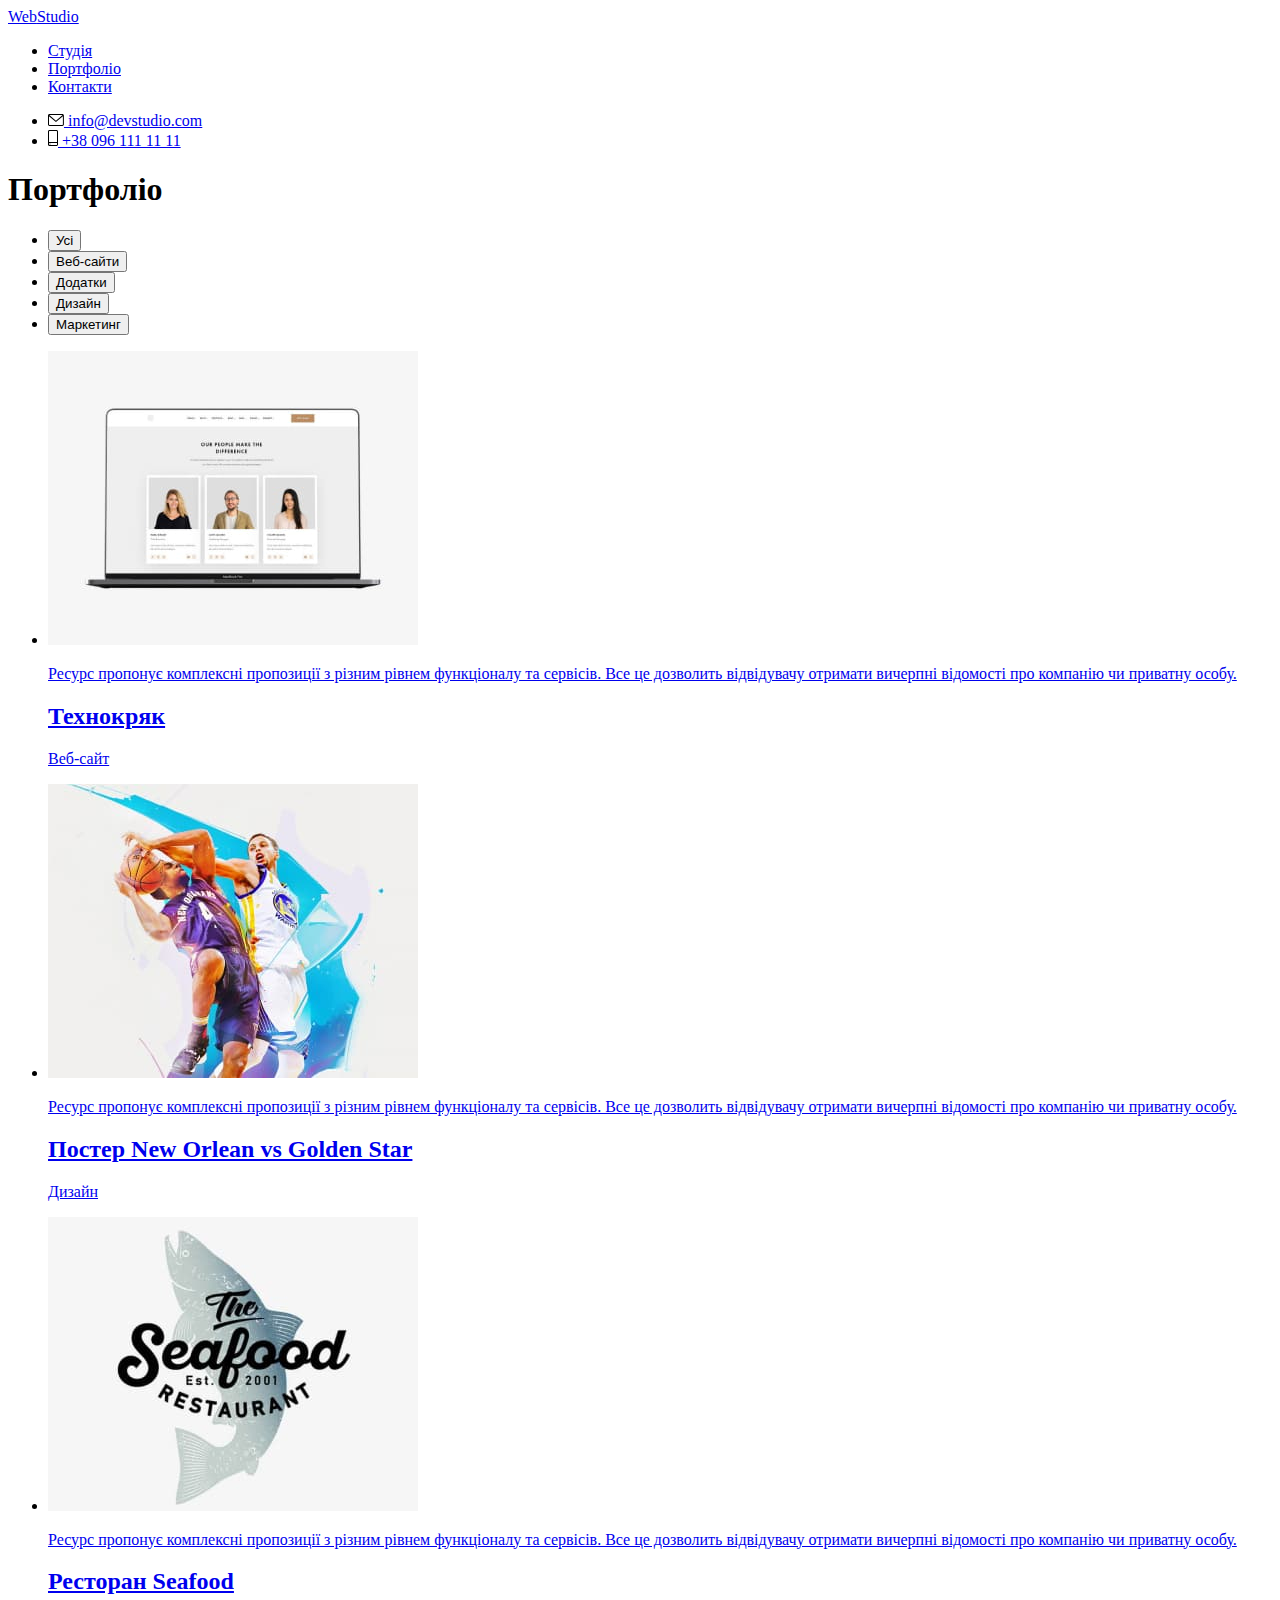
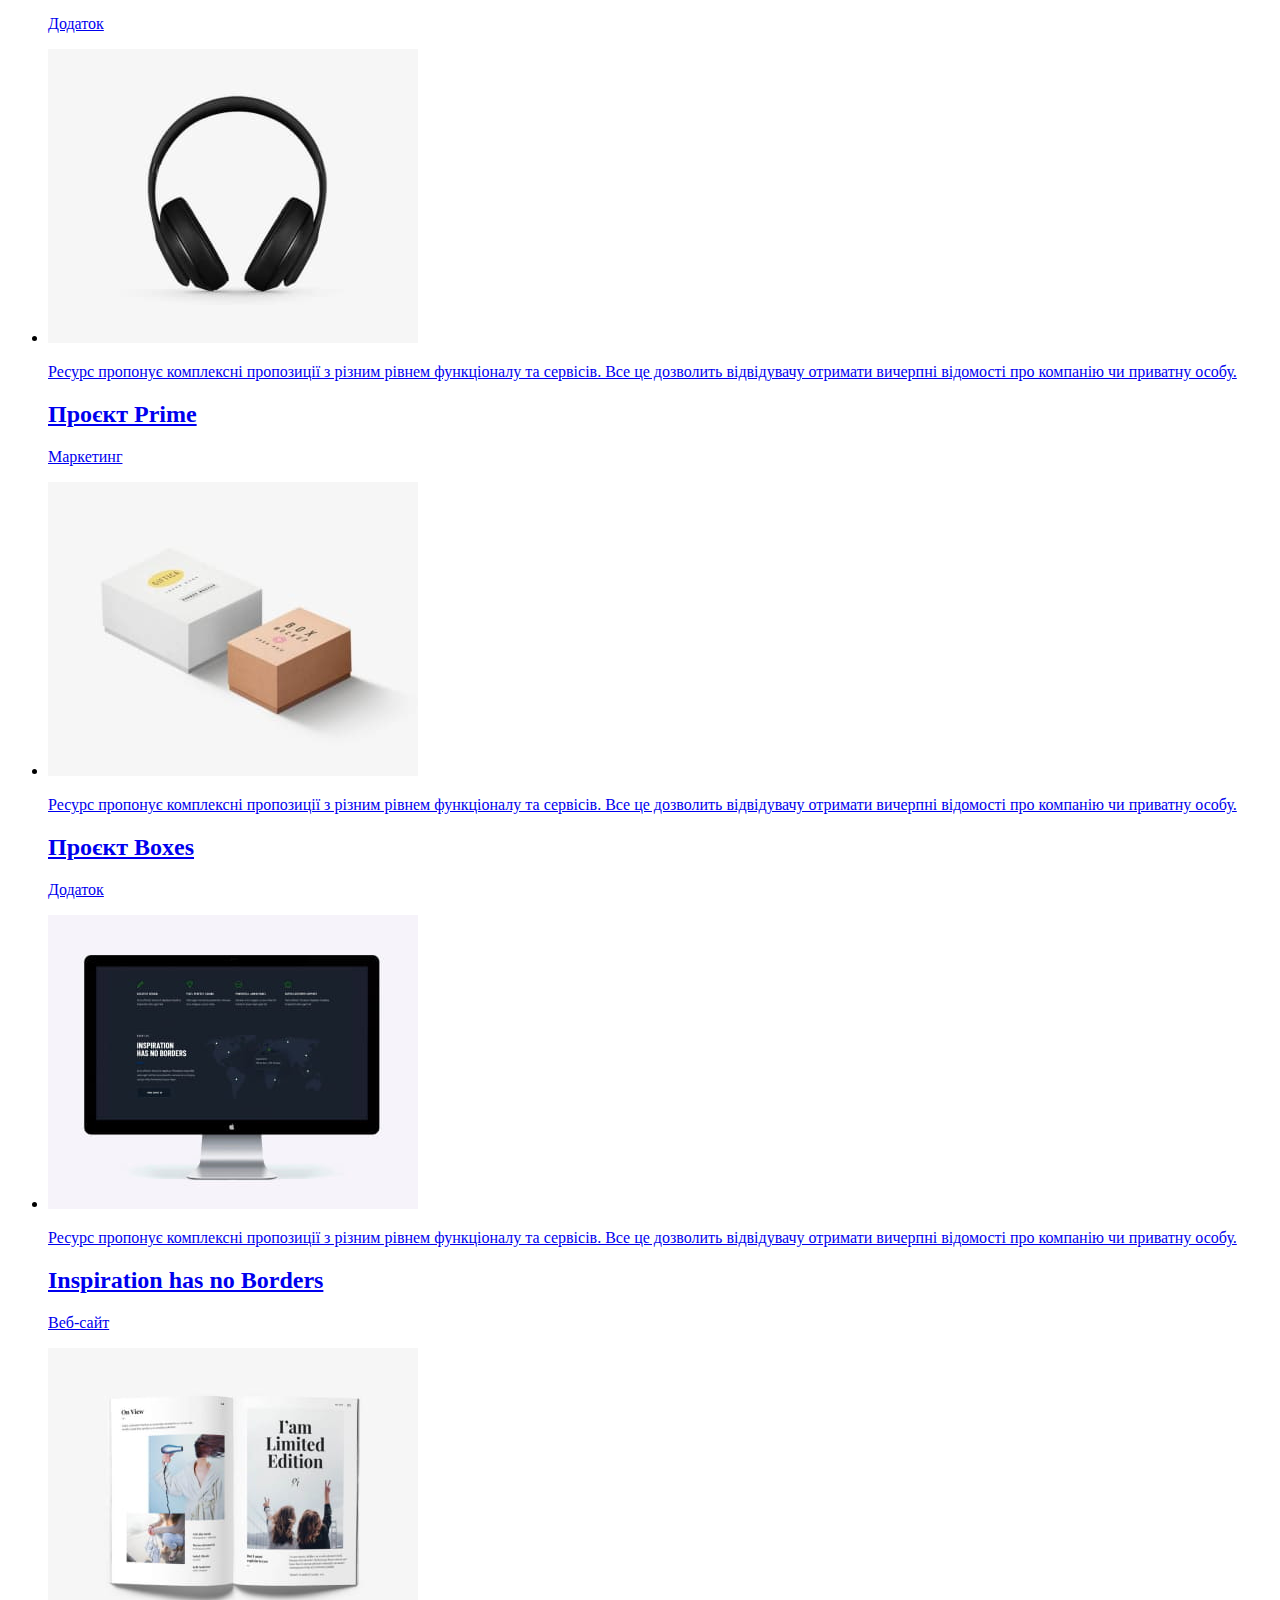
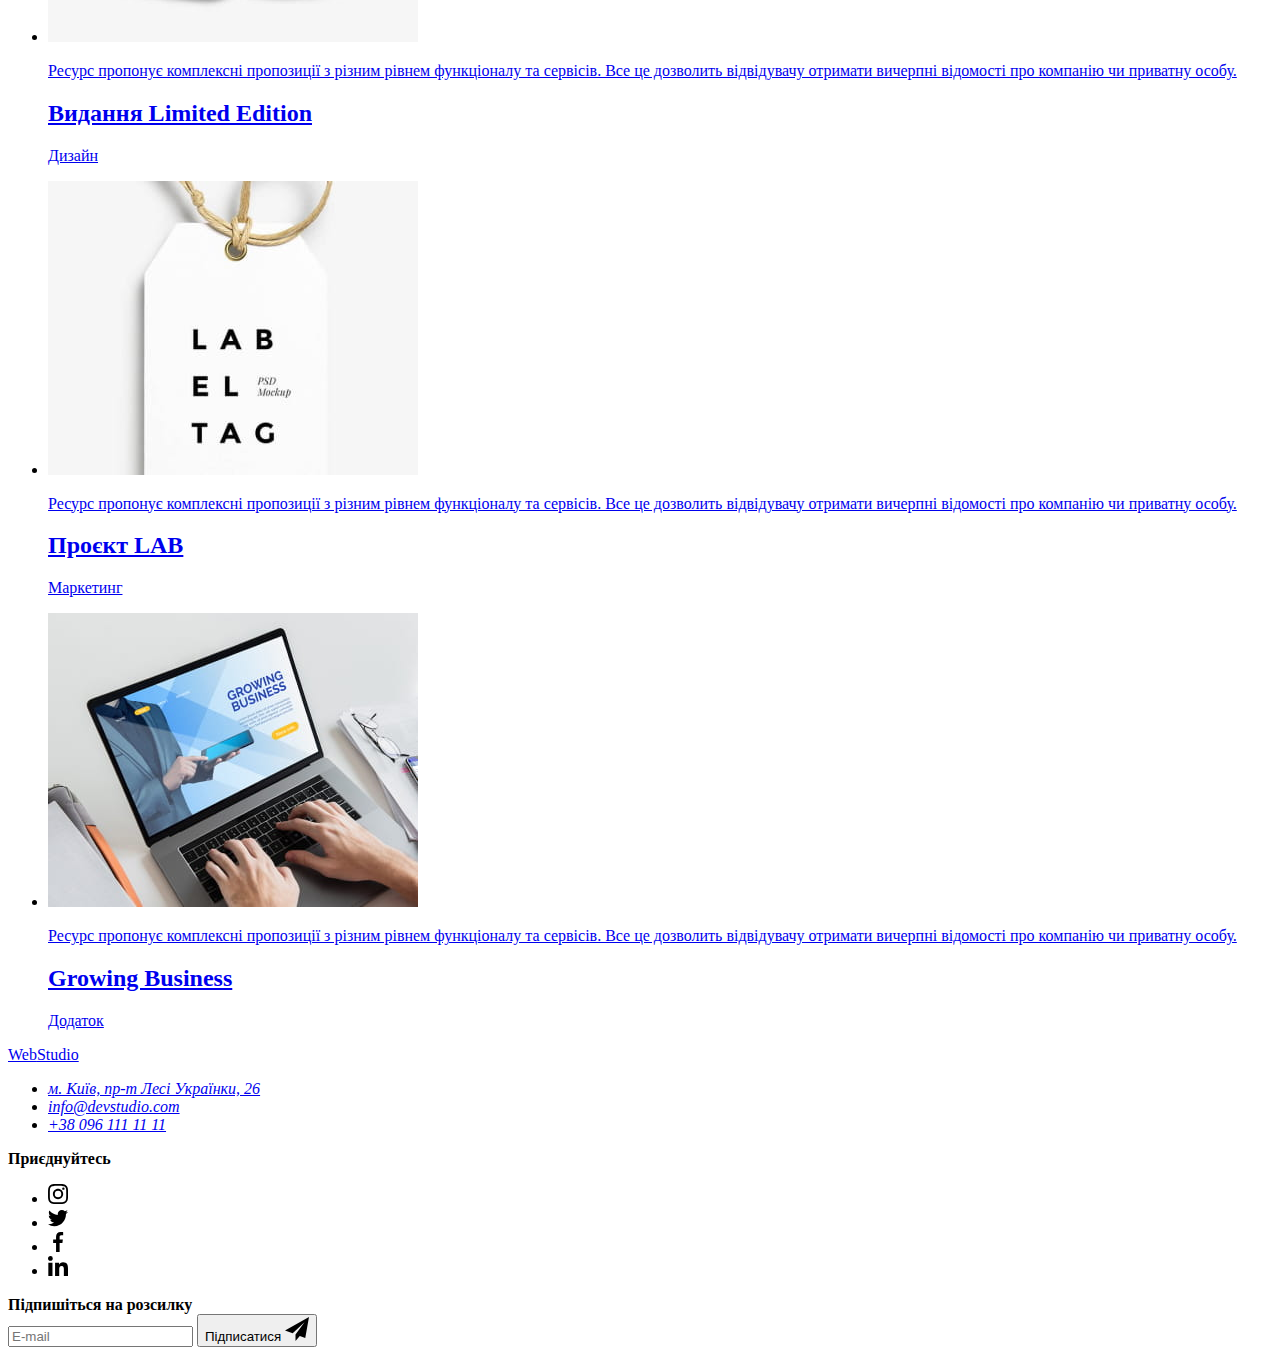
==== portfolio.html @ 1efef089 "Added assets from goit-markup-hw-07" ====
<!DOCTYPE html>
<html lang="uk">

<head>
  <meta charset="UTF-8" />
  <meta http-equiv="X-UA-Compatible" content="IE=edge" />
  <meta name="viewport" content="width=device-width, initial-scale=1.0" />
  <title>Web Studio - Портфоліо</title>
  <link rel="preconnect" href="https://fonts.googleapis.com" />
  <link rel="preconnect" href="https://fonts.gstatic.com" crossorigin />
  <link href="https://fonts.googleapis.com/css2?family=Raleway:wght@700&family=Roboto:wght@400;500;700;900&display=swap"
    rel="stylesheet" />
  <link rel="stylesheet" href="./css/main.min.css">
</head>

<body>
  <header class="header">
    <!-- Навігація -->
    <div class="header__container container">
      <nav class="nav">
        <!-- Логотип -->
        <a href="./index.html" lang="en" class="header__logo logo link">
          <span class="logo--alt">Web</span>Studio
        </a>
        <ul class="nav__list list">
          <li class="nav__item">
            <a href="./index.html" class="nav__link link">
              Студія</a>
          </li>
          <li class="nav__item">
            <a href="./portfolio.html" class="nav__link nav__link--current link">
              Портфоліо
            </a>
          </li>
          <li class="nav__item">
            <a href="#" class="nav__link link">Контакти</a>
          </li>
        </ul>
      </nav>
      <ul class="header-contacts list">
        <li class="header-contacts__item">
          <a href="mailto:info@devstudio.com" class="header-contacts__link link">
            <svg class="header-contacts__icon" width="16" height="12">
              <use href="./images/icons.svg#icon-envelope"></use>
            </svg>
            info@devstudio.com
          </a>
        </li>
        <li class="header-contacts__item">
          <a href="tel:+380961111111" class="header-contacts__link link">
            <svg class="header-contacts__icon" width="10" height="16">
              <use href="./images/icons.svg#icon-smartphone"></use>
            </svg>
            +38 096 111 11 11
          </a>
        </li>
      </ul>
    </div>
  </header>
  <main>
    <section class="portfolio section">
      <div class="container">
        <h1 class="visually-hidden">Портфоліо</h1>
        <!-- Кнопки фільтру -->
        <ul class="filter__list list">
          <li><button type="button" class="filter__button">Усі</button></li>
          <li>
            <button type="button" class="filter__button">Веб-сайти</button>
          </li>
          <li>
            <button type="button" class="filter__button">Додатки</button>
          </li>
          <li><button type="button" class="filter__button">Дизайн</button></li>
          <li>
            <button type="button" class="filter__button">Маркетинг</button>
          </li>
        </ul>
        <!-- Картки портфоліо -->
        <ul class="portfolio__list list">
          <li class="portfolio-card">
            <a href="#" class="portfolio__card-link link">
              <div class="portfolio__card-thumb">
                <img src="./images/technocrjak.jpg" alt="відкритий ноутбук" width="370" height="294"
                  class="portfolio__card-img img" />
                <p class="portfolio__card-thumb-overlay">Ресурс пропонує комплексні пропозиції з різним рівнем
                  функціоналу та
                  сервісів. Все це дозволить відвідувачу отримати вичерпні відомості про компанію чи приватну особу.</p>
              </div>
              <div class="portfolio__card-footer">
                <h2 class="portfolio__card-title">Технокряк</h2>
                <p class="portfolio__card-text">Веб-сайт</p>
              </div>
            </a>
          </li>
          <li class="portfolio-card">
            <a href="#" class="portfolio__card-link link">
              <div class="portfolio__card-thumb">
                <img src="./images/basketball.jpg" alt="двоє баскетболістів з м'ячем" width="370" height="294"
                  class="portfolio__card-img img" />
                <p class="portfolio__card-thumb-overlay">Ресурс пропонує комплексні пропозиції з різним рівнем
                  функціоналу та
                  сервісів. Все це дозволить відвідувачу отримати вичерпні відомості про компанію чи приватну особу.</p>
              </div>
              <div class="portfolio__card-footer">
                <h2 class="portfolio__card-title">Постер New Orlean vs Golden Star
                </h2>
                <p class="portfolio__card-text">Дизайн</p>
              </div>
            </a>
          </li>
          <li class="portfolio-card">
            <a href="#" class="portfolio__card-link link">
              <div class="portfolio__card-thumb">
                <img src="./images/seafood.jpg" alt="напис сіфуд ресторан на фоні лосося" width="370" height="294"
                  class="portfolio__card-img img" />
                <p class="portfolio__card-thumb-overlay">Ресурс пропонує комплексні пропозиції з різним рівнем
                  функціоналу та
                  сервісів. Все це дозволить відвідувачу отримати вичерпні відомості про компанію чи приватну особу.</p>
              </div>
              <div class="portfolio__card-footer">
                <h2 class="portfolio__card-title">Ресторан Seafood</h2>
                <p class="portfolio__card-text">Додаток</p>
              </div>
            </a>
          </li>
          <li class="portfolio-card">
            <a href="#" class="portfolio__card-link link">
              <div class="portfolio__card-thumb">
                <img src="./images/prime.jpg" alt="навушники" width="370" height="294"
                  class="portfolio__card-img img" />
                <p class="portfolio__card-thumb-overlay">Ресурс пропонує комплексні пропозиції з різним рівнем
                  функціоналу та
                  сервісів. Все це дозволить відвідувачу отримати вичерпні відомості про компанію чи приватну особу.</p>
              </div>
              <div class="portfolio__card-footer">
                <h2 class="portfolio__card-title">Проєкт Prime</h2>
                <p class="portfolio__card-text">Маркетинг</p>
              </div>
            </a>
          </li>
          <li class="portfolio-card">
            <a href="#" class="portfolio__card-link link">
              <div class="portfolio__card-thumb">
                <img src="./images/boxes.jpg" alt="дві коробки" width="370" height="294"
                  class="portfolio__card-img img" />
                <p class="portfolio__card-thumb-overlay">Ресурс пропонує комплексні пропозиції з різним рівнем
                  функціоналу та
                  сервісів. Все це дозволить відвідувачу отримати вичерпні відомості про компанію чи приватну особу.</p>
              </div>
              <div class="portfolio__card-footer">
                <h2 class="portfolio__card-title">Проєкт Boxes</h2>
                <p class="portfolio__card-text">Додаток</p>
              </div>
            </a>
          </li>
          <li class="portfolio-card">
            <a href="#" class="portfolio__card-link link">
              <div class="portfolio__card-thumb">
                <img src="./images/no-borders.jpg" alt="епл монітор з картою світу" width="370" height="294"
                  class="portfolio__card-img img" />
                <p class="portfolio__card-thumb-overlay">Ресурс пропонує комплексні пропозиції з різним рівнем
                  функціоналу та
                  сервісів. Все це дозволить відвідувачу отримати вичерпні відомості про компанію чи приватну особу.</p>
              </div>
              <div class="portfolio__card-footer">
                <h2 class="portfolio__card-title">Inspiration has no Borders</h2>
                <p class="portfolio__card-text">Веб-сайт</p>
              </div>
            </a>
          </li>
          <li class="portfolio-card">
            <a href="#" class="portfolio__card-link link">
              <div class="portfolio__card-thumb">
                <img src="./images/limited-edition.jpg" alt="розгорнутий журнал" width="370" height="294"
                  class="portfolio__card-img img" />
                <p class="portfolio__card-thumb-overlay">Ресурс пропонує комплексні пропозиції з різним рівнем
                  функціоналу та
                  сервісів. Все це дозволить відвідувачу отримати вичерпні відомості про компанію чи приватну особу.</p>
              </div>
              <div class="portfolio__card-footer">
                <h2 class="portfolio__card-title">Видання Limited Edition</h2>
                <p class="portfolio__card-text">Дизайн</p>
              </div>
            </a>
          </li>
          <li class="portfolio-card">
            <a href="#" class="portfolio__card-link link">
              <div class="portfolio__card-thumb">
                <img src="./images/lab.jpg" alt="бірка з написом лейбел тег" width="370" height="294"
                  class="portfolio__card-img img" />
                <p class="portfolio__card-thumb-overlay">Ресурс пропонує комплексні пропозиції з різним рівнем
                  функціоналу та
                  сервісів. Все це дозволить відвідувачу отримати вичерпні відомості про компанію чи приватну особу.</p>
              </div>
              <div class="portfolio__card-footer">
                <h2 class="portfolio__card-title">Проєкт LAB</h2>
                <p class="portfolio__card-text">Маркетинг</p>
              </div>
            </a>
          </li>
          <li class="portfolio-card">
            <a href="#" class="portfolio__card-link link">
              <div class="portfolio__card-thumb">
                <img src="./images/business.jpg" alt="чоловічі руки друкують за відкритим ноутбуком" width="370"
                  height="294" class="portfolio__card-img img" />
                <p class="portfolio__card-thumb-overlay">Ресурс пропонує комплексні пропозиції з різним рівнем
                  функціоналу та
                  сервісів. Все це дозволить відвідувачу отримати вичерпні відомості про компанію чи приватну особу.</p>
              </div>
              <div class="portfolio__card-footer">
                <h2 class="portfolio__card-title">Growing Business</h2>
                <p class="portfolio__card-text">Додаток</p>
              </div>
            </a>
          </li>
        </ul>
      </div>
    </section>
  </main>
  <!-- Підвал -->
  <footer class="footer">
    <div class="footer__container container">
      <div class="footer-contacts">
        <a href="./index.html" lang="en" class="footer__logo logo link">
          <span class="logo--alt">Web</span>Studio
        </a>
        <address>
          <ul class="footer-contacts__list list">
            <li class="footer-contacts__item">
              <a href="https://goo.gl/maps/NJSrtaBUTpCPPySD8" rel="nofollow noreferrer noopener"
                class="footer-contacts__link footer-contacts__link--color link">
                м. Київ, пр-т Лесі Українки, 26
              </a>
            </li>
            <li class="footer-contacts__item">
              <a href="mailto:info@devstudio.com" class="footer-contacts__link link">
                info@devstudio.com
              </a>
            </li>
            <li class="footer-contacts__item">
              <a href="tel:+380961111111" class="footer-contacts__link link">
                +38 096 111 11 11
              </a>
            </li>
          </ul>
        </address>
      </div>
      <div class="futer-social">
        <b class="footer-social__title">Приєднуйтесь</b>
        <ul class="footer-social__list">
          <li class="footer-social__item socials-item">
            <a href="#" target="_blank" rel="nofollow noreferrer noopener" class="footer-social__link socials-link">
              <svg class="footer-social__icon" width="20" height="20">
                <use href="./images/icons.svg#icon-instagram"></use>
              </svg>
            </a>
          </li>
          <li class="footer-social__item socials-item">
            <a href="#" target="_blank" rel="nofollow noreferrer noopener" class="footer-social__link socials-link">
              <svg class="footer-social__icon" width="20" height="20">
                <use href="./images/icons.svg#icon-twitter"></use>
              </svg>
            </a>
          </li>
          <li class="footer-social__item socials-item">
            <a href="#" target="_blank" rel="nofollow noreferrer noopener" class="footer-social__link socials-link">
              <svg class="footer-social__icon" width="20" height="20">
                <use href="./images/icons.svg#icon-facebook"></use>
              </svg>
            </a>
          </li>
          <li class="footer-social__item socials-item">
            <a href="#" target="_blank" rel="nofollow noreferrer noopener" class="footer-social__link socials-link">
              <svg class="footer-social__icon" width="20" height="20">
                <use href="./images/icons.svg#icon-linkedin"></use>
              </svg>
            </a>
          </li>
        </ul>
      </div>
      <div class="subscription">
        <b class="subscription__title">Підпишіться на розсилку</b>
        <form class="subscription__form">
          <input aria-label="E-mail" type="email" name="footer-email" class="subscription__input" placeholder="E-mail"
            required>
          <button type="submit" class="subscription__button button">
            Підписатися
            <svg class="subscription__icon" width="24" height="24">
              <use href="./images/icons.svg#icon-send"></use>
            </svg>
          </button>
        </form>
      </div>
    </div>
  </footer>
</body>

</html>
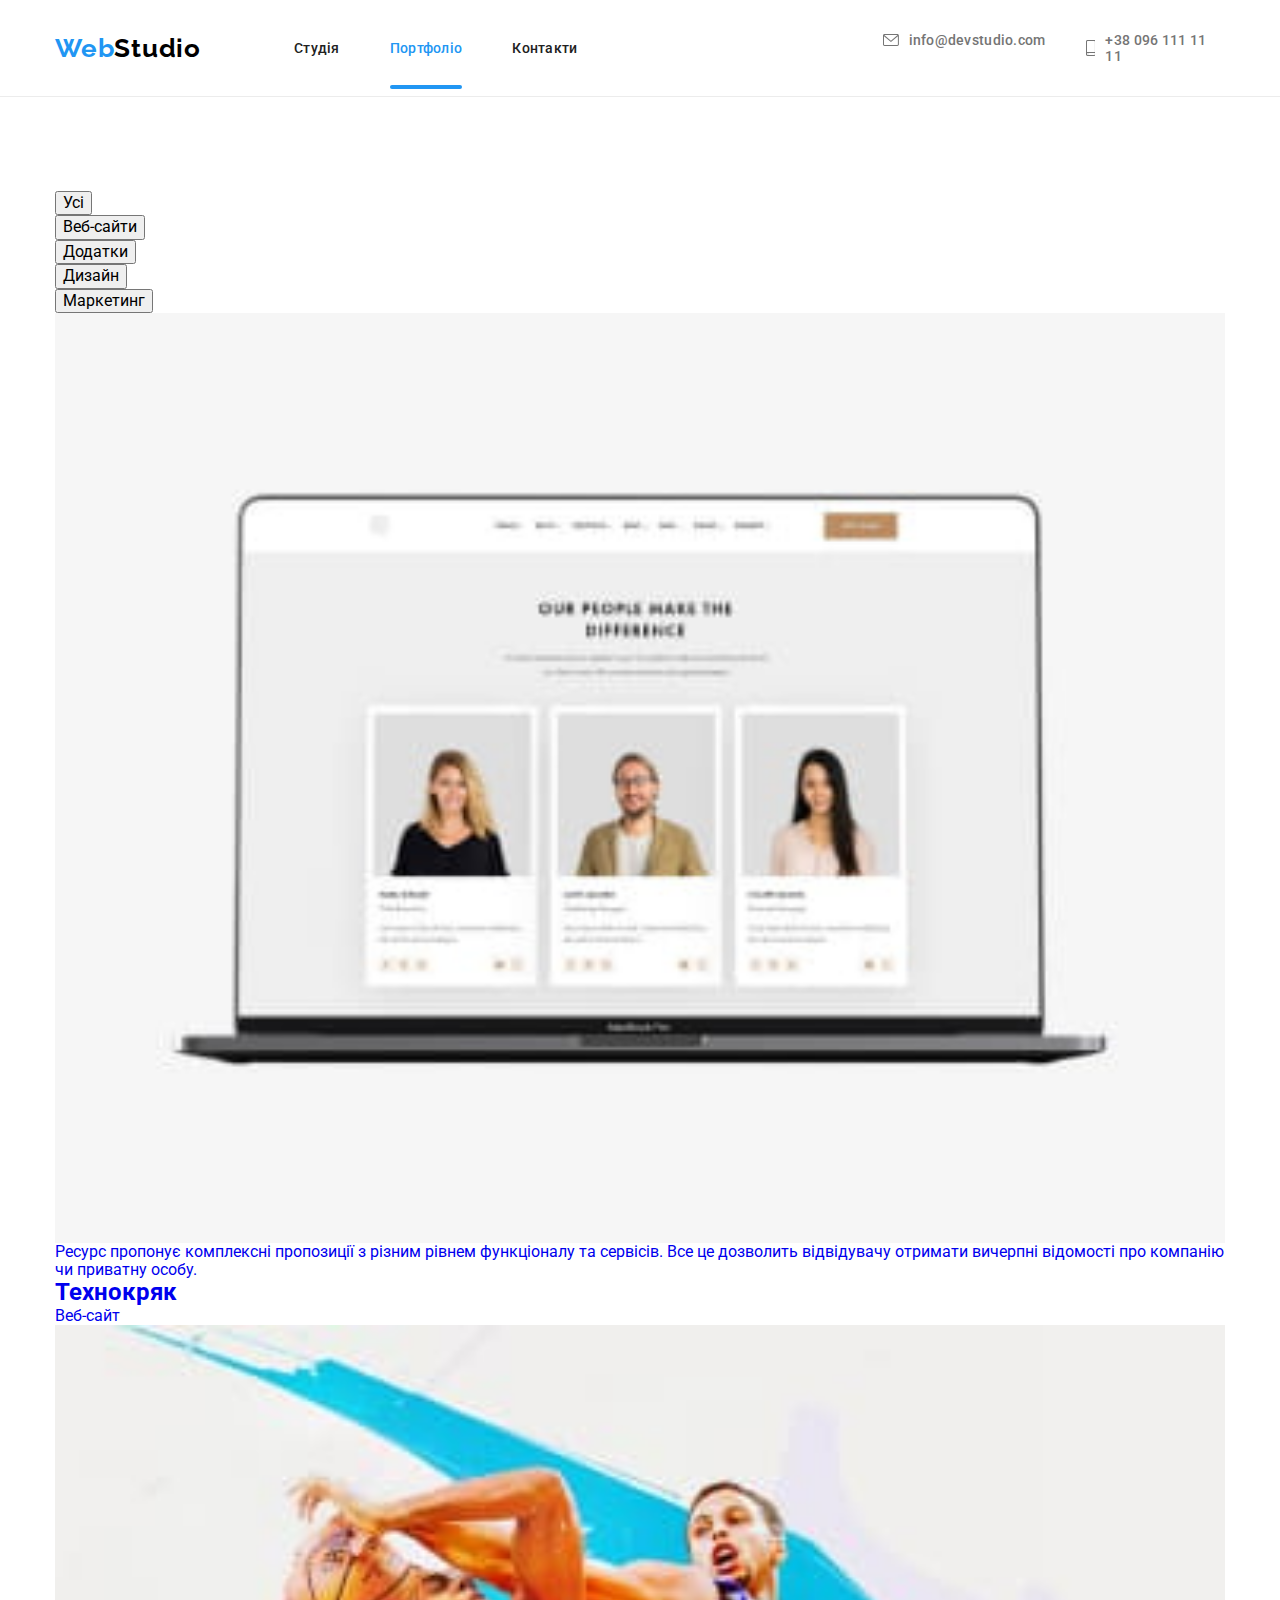
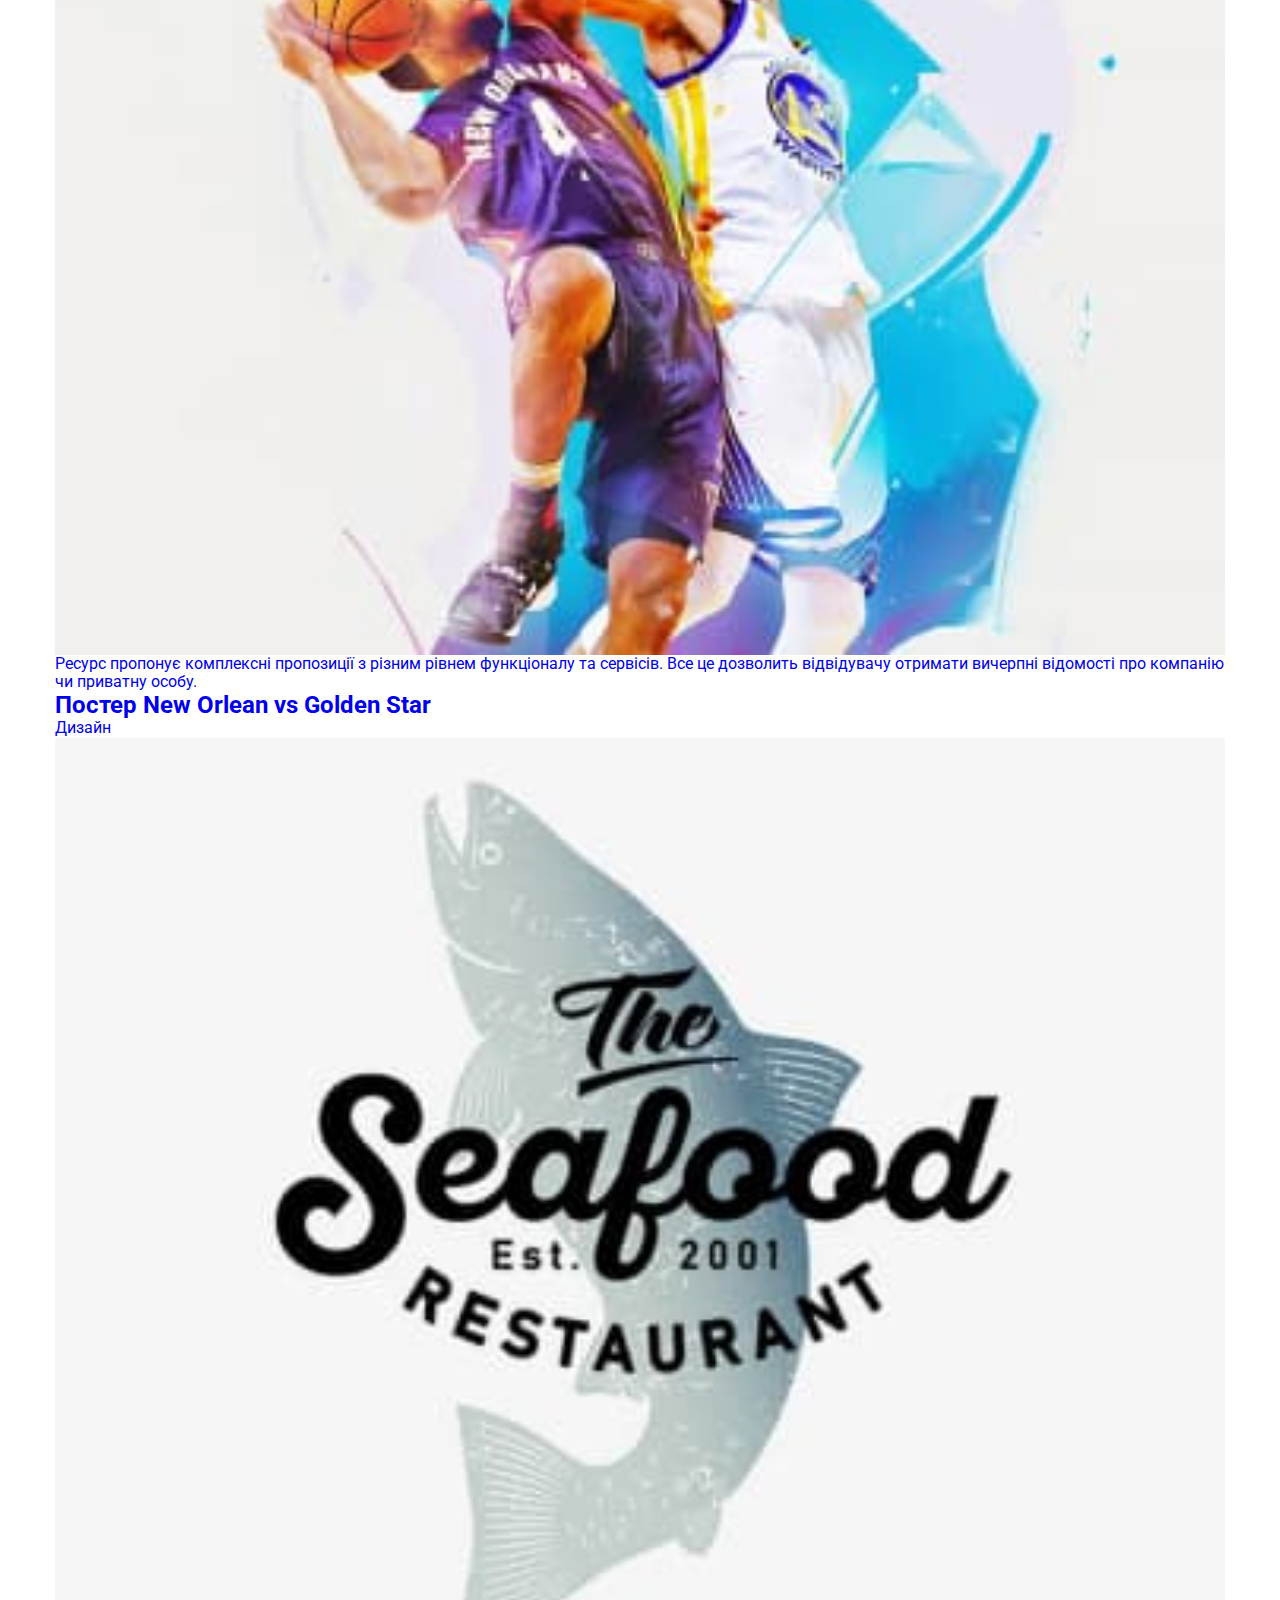
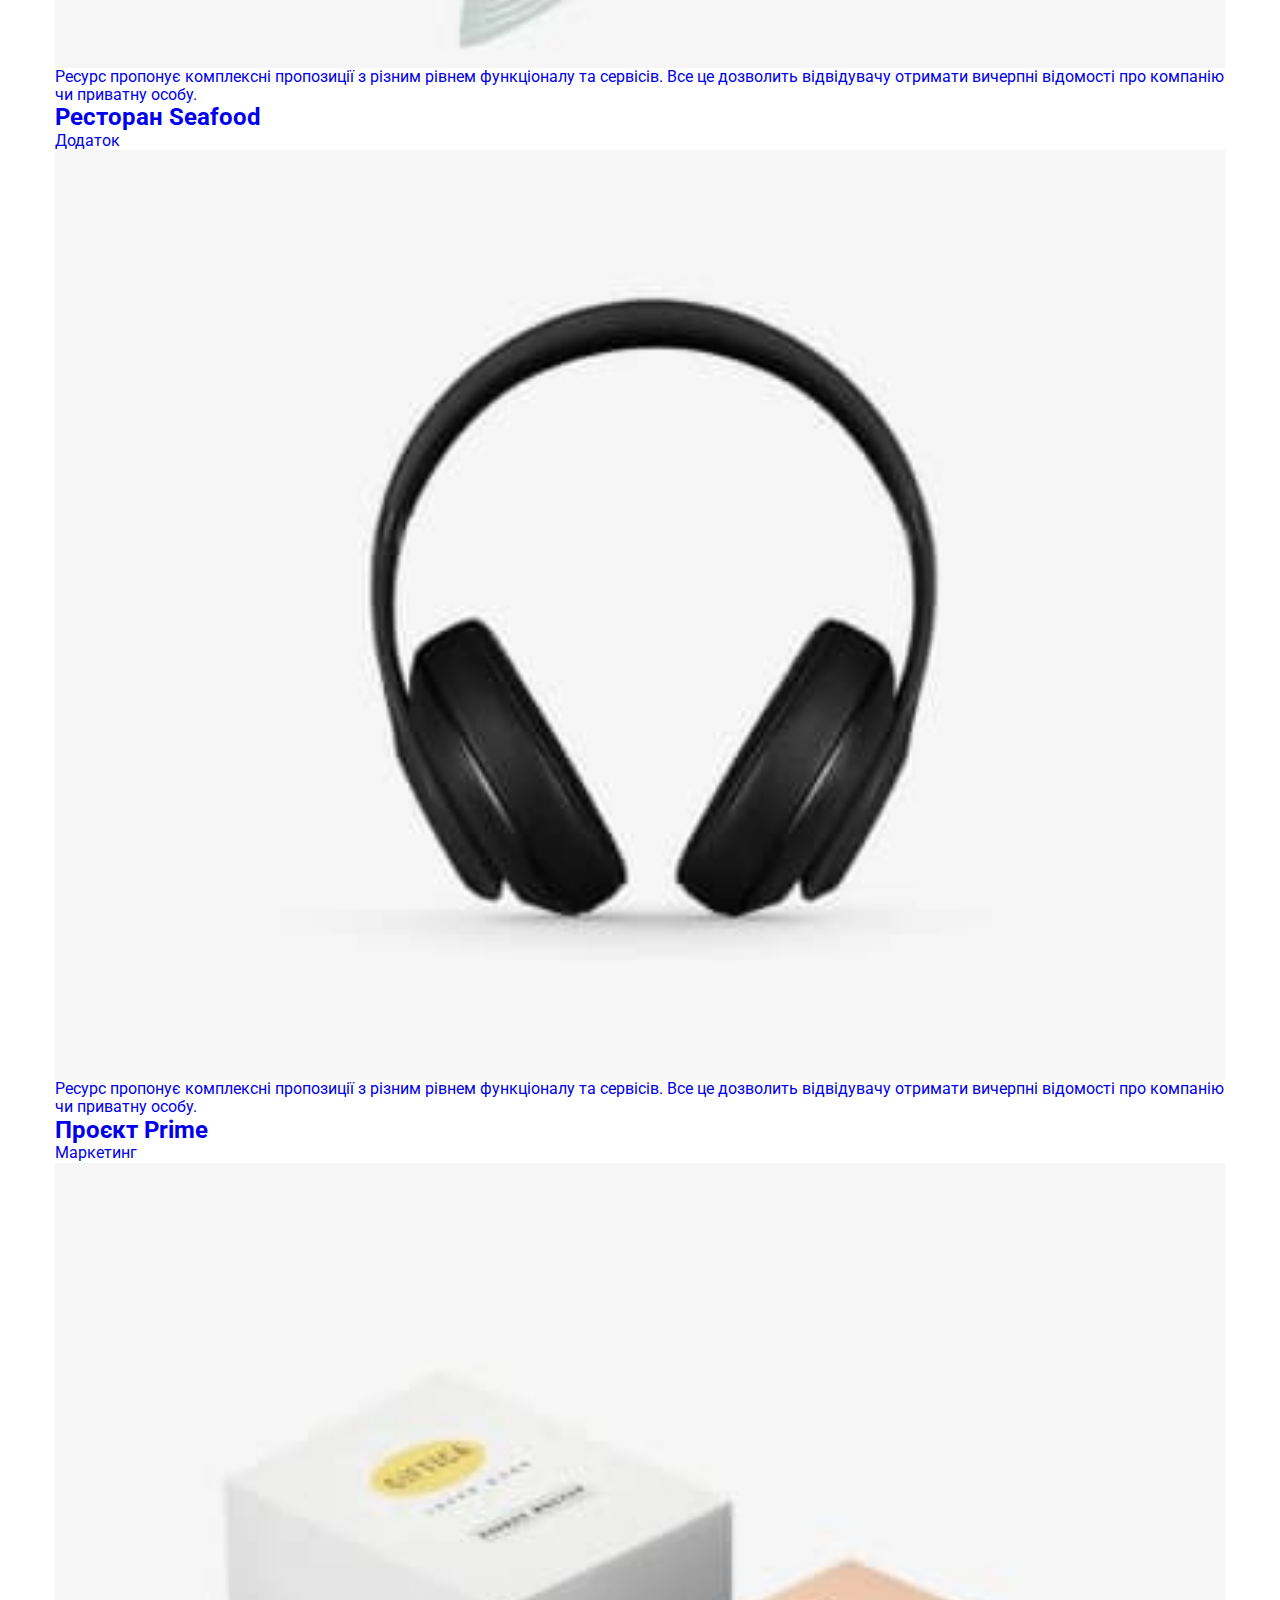
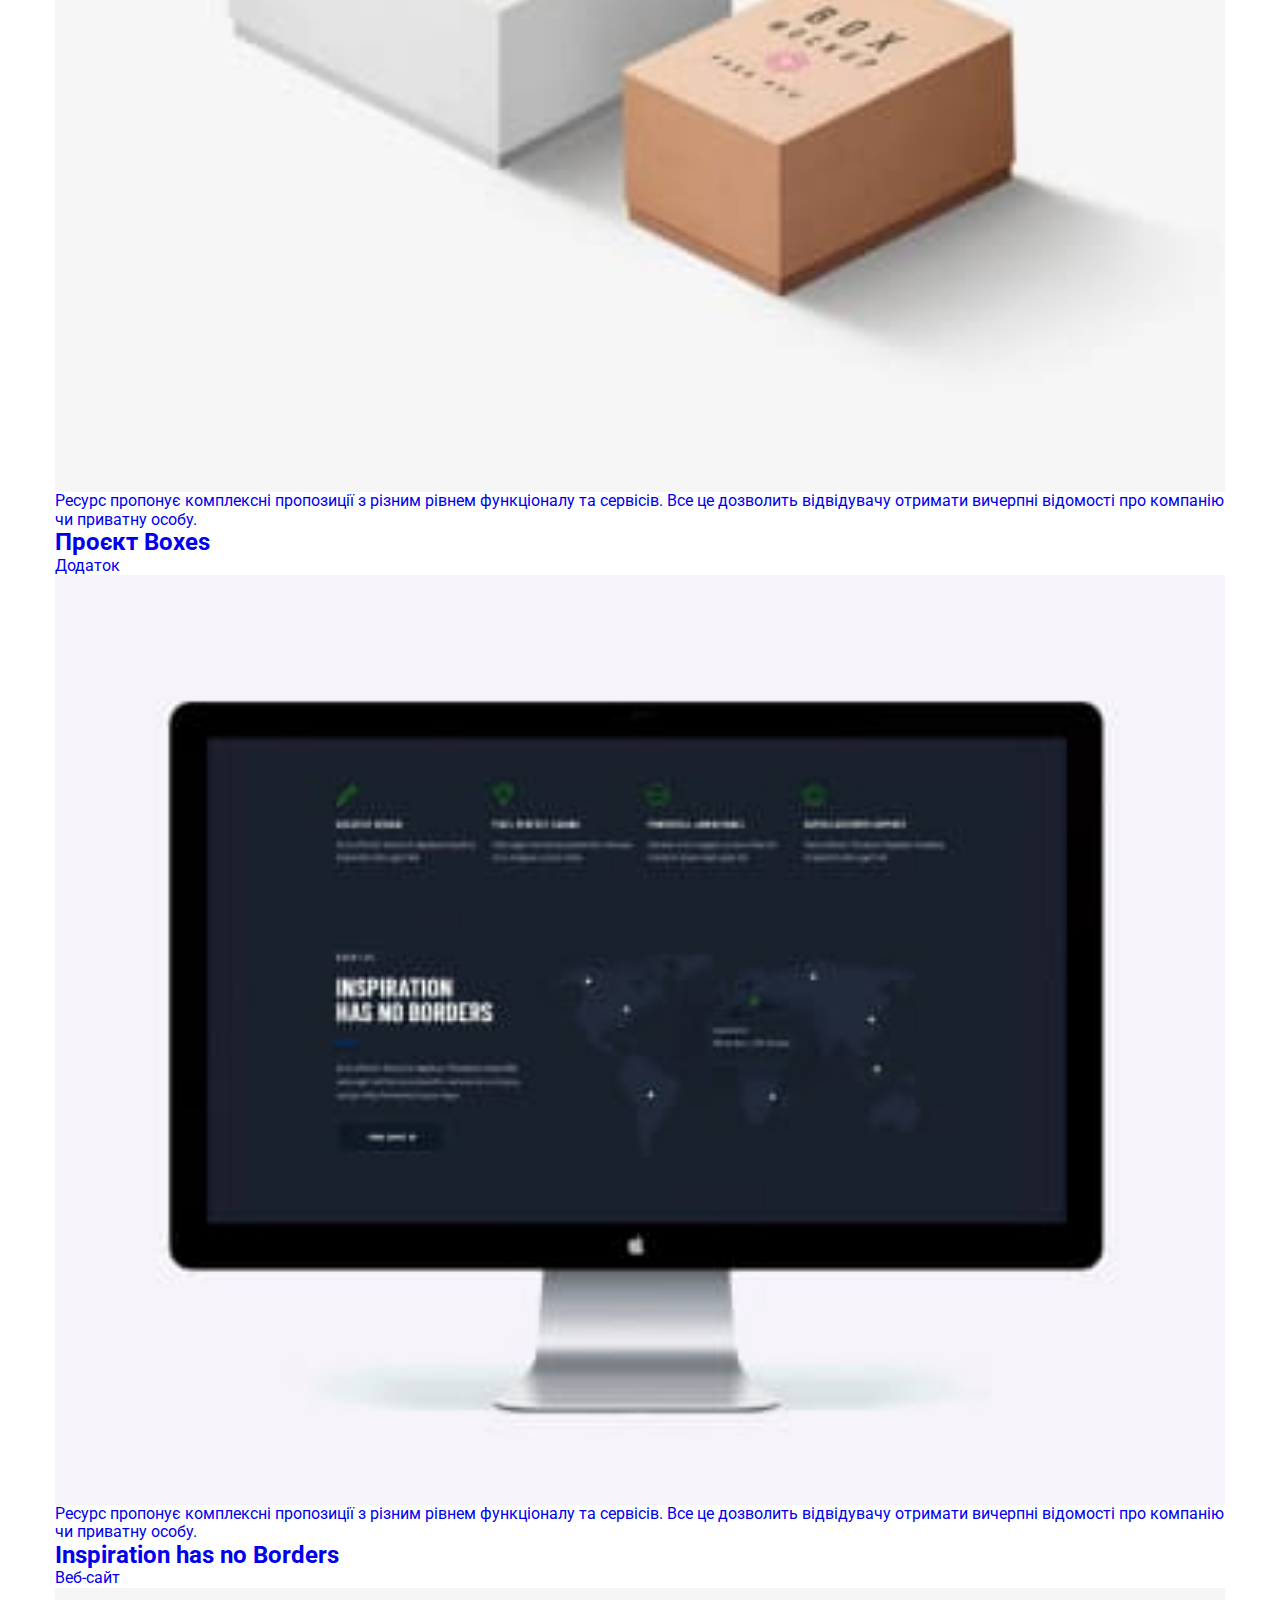
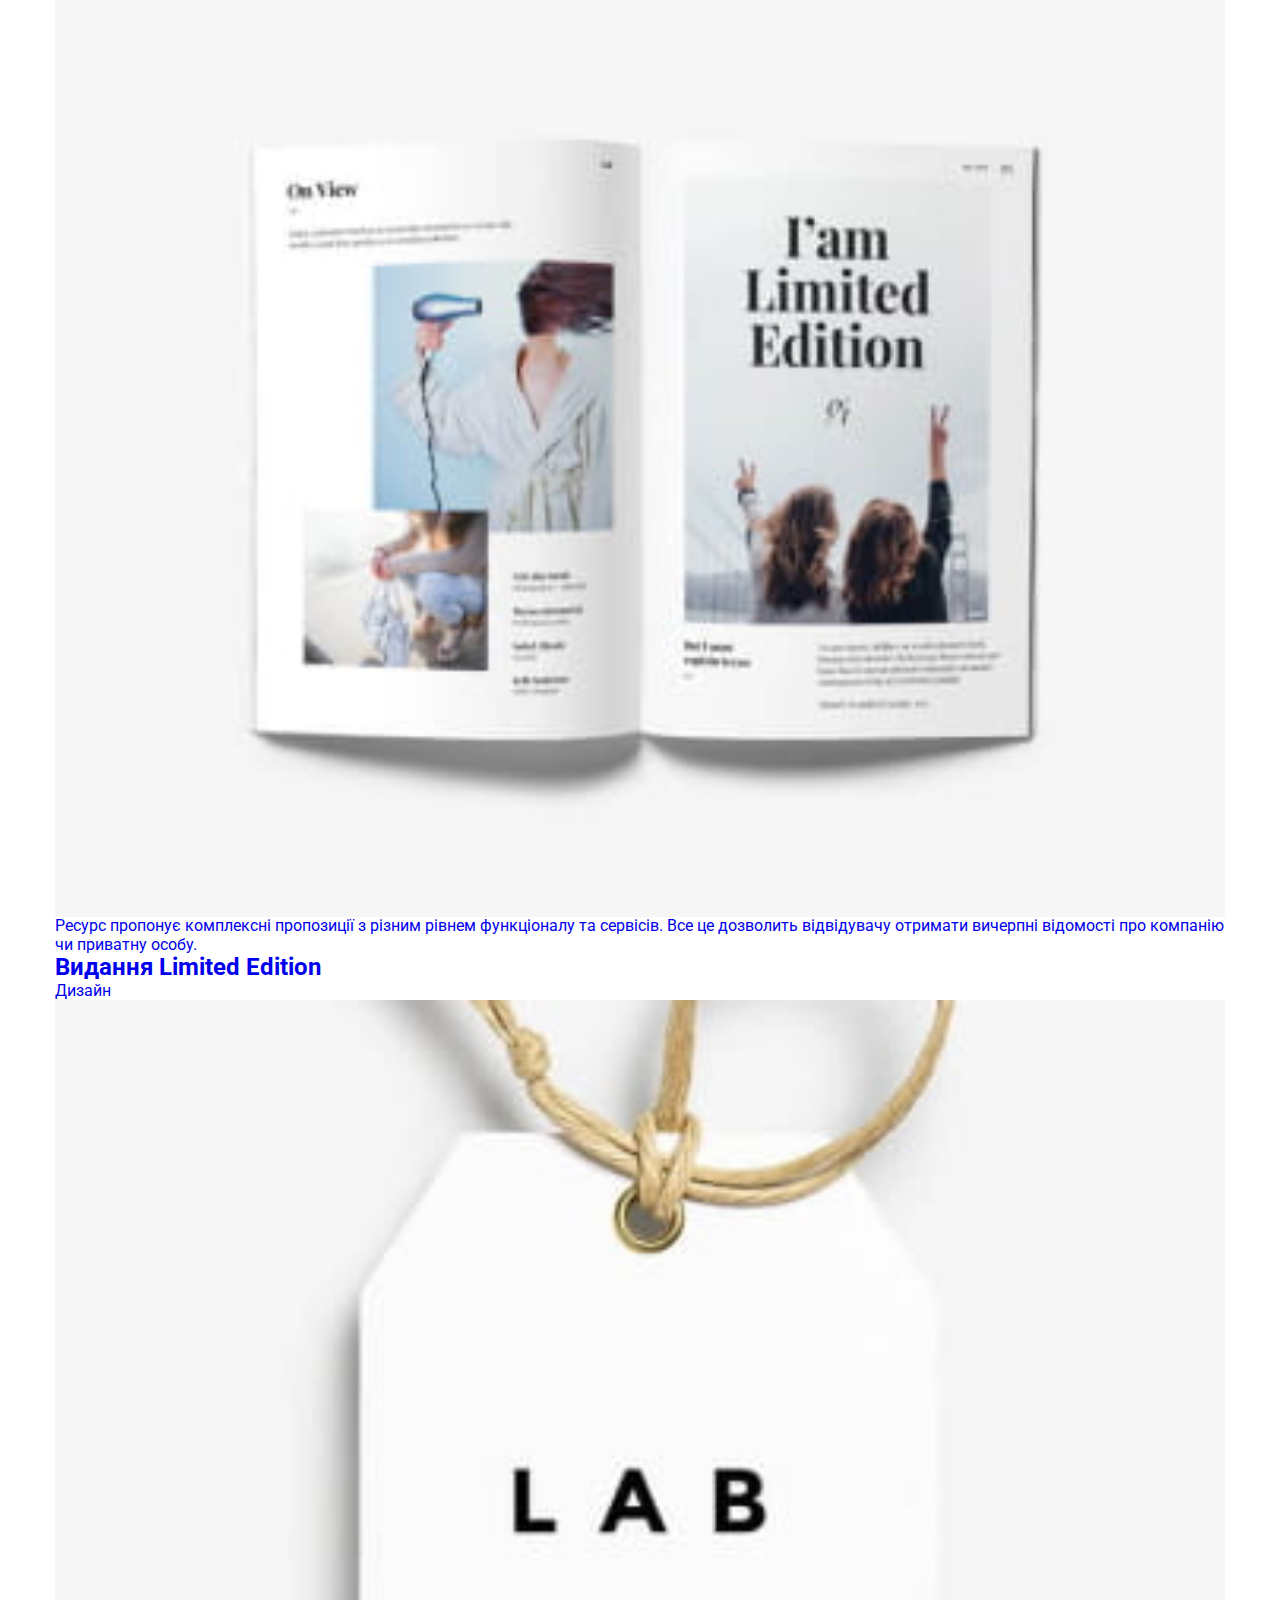
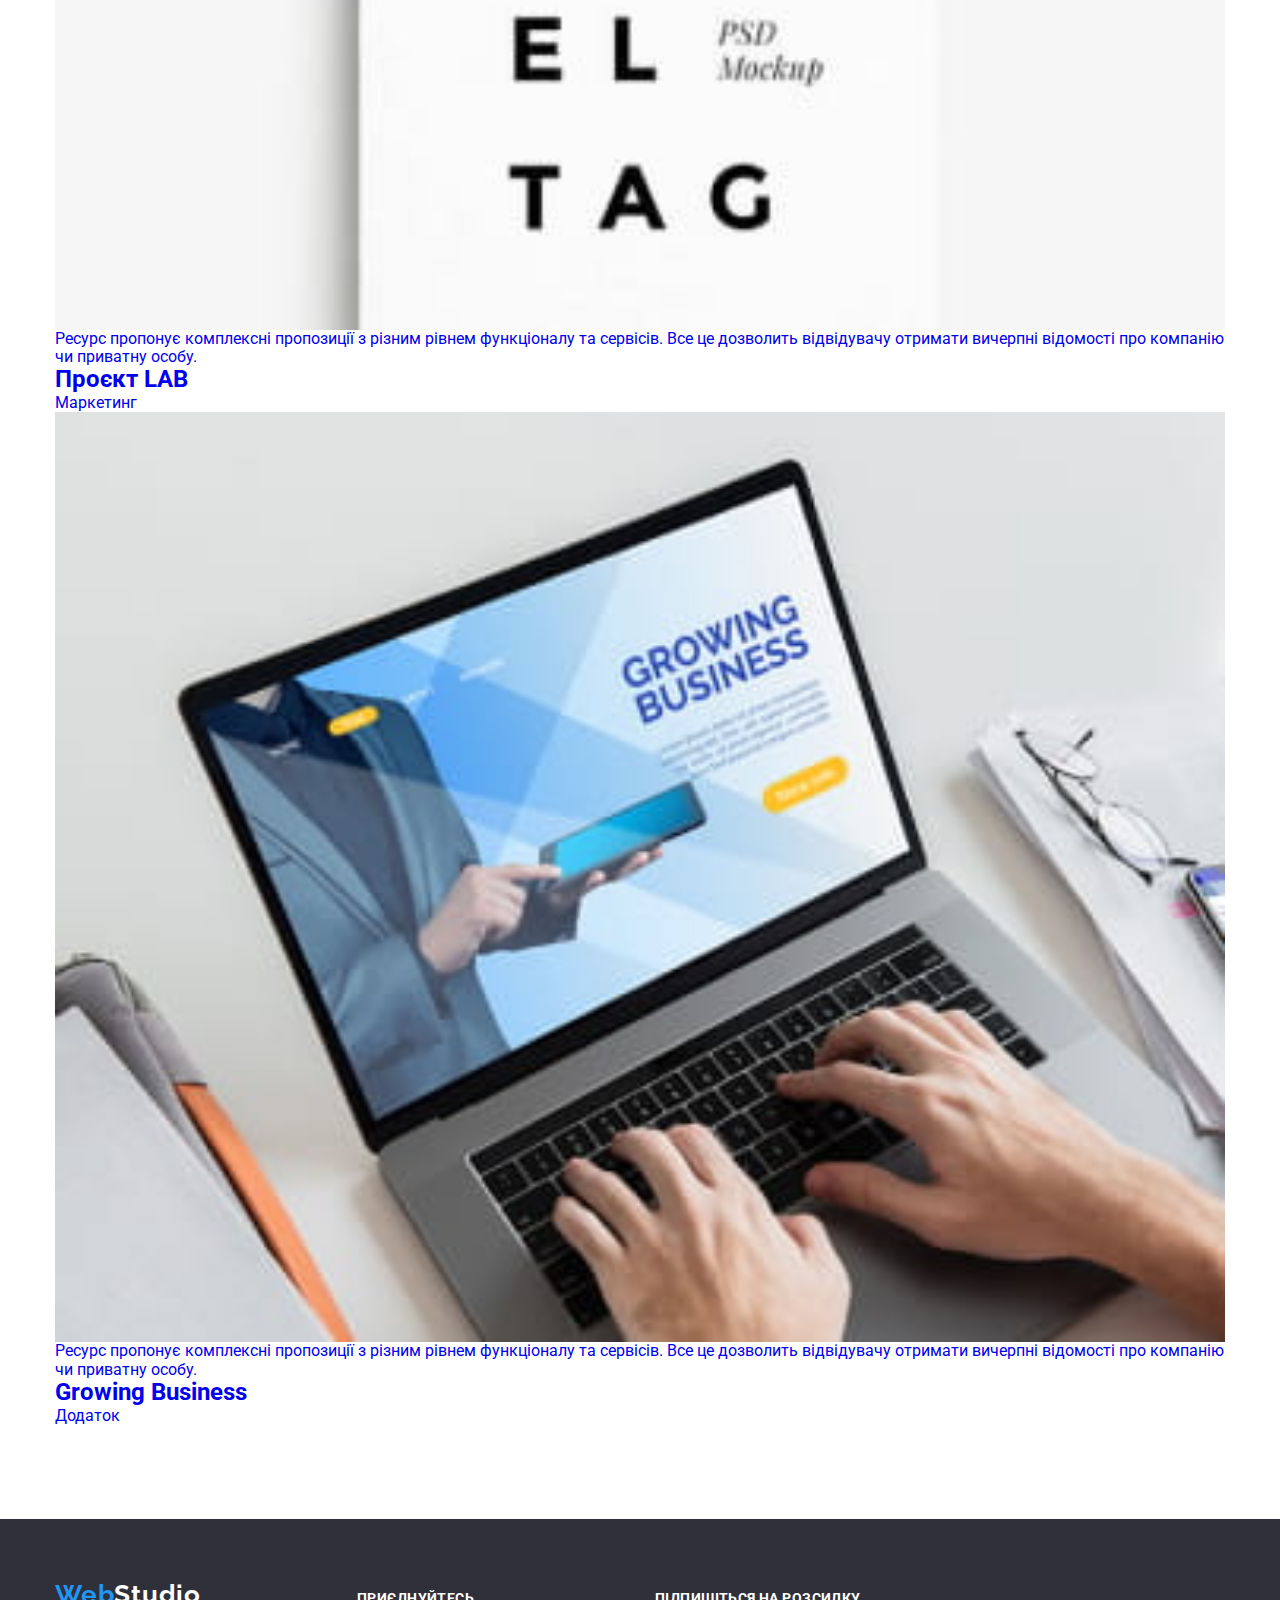
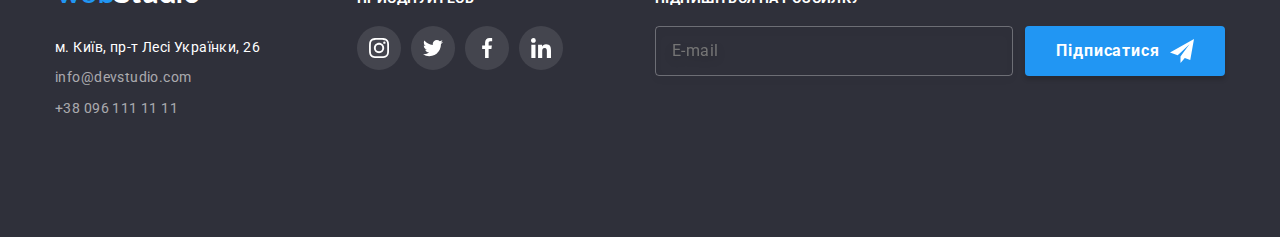
==== commit dc360b5b: "Finished Footer" ====
--- a/portfolio.html
+++ b/portfolio.html
@@ -13,48 +13,80 @@
   <link rel="stylesheet" href="./css/main.min.css">
 </head>
 
-<body>
+<body data-body>
   <header class="header">
     <!-- Навігація -->
     <div class="header__container container">
-      <nav class="nav">
-        <!-- Логотип -->
+      <!-- Логотип -->
+      <div class="mobile-header">
         <a href="./index.html" lang="en" class="header__logo logo link">
           <span class="logo--alt">Web</span>Studio
         </a>
-        <ul class="nav__list list">
-          <li class="nav__item">
-            <a href="./index.html" class="nav__link link">
-              Студія</a>
-          </li>
-          <li class="nav__item">
-            <a href="./portfolio.html" class="nav__link nav__link--current link">
-              Портфоліо
-            </a>
-          </li>
-          <li class="nav__item">
-            <a href="#" class="nav__link link">Контакти</a>
-          </li>
-        </ul>
-      </nav>
-      <ul class="header-contacts list">
-        <li class="header-contacts__item">
-          <a href="mailto:info@devstudio.com" class="header-contacts__link link">
-            <svg class="header-contacts__icon" width="16" height="12">
-              <use href="./images/icons.svg#icon-envelope"></use>
-            </svg>
-            info@devstudio.com
-          </a>
-        </li>
-        <li class="header-contacts__item">
-          <a href="tel:+380961111111" class="header-contacts__link link">
-            <svg class="header-contacts__icon" width="10" height="16">
-              <use href="./images/icons.svg#icon-smartphone"></use>
-            </svg>
-            +38 096 111 11 11
-          </a>
-        </li>
-      </ul>
+        <button type="button" class="menu-button" aria-expanded="true" data-menu-button>
+          <svg width="40" height="40" aria-label="Перемикач мобільного меню" class="menu-button__icon">
+            <use href="./images/icons.svg#icon-burger" class="icon__menu"></use>
+            <use href="./images/icons.svg#icon-cross" class="icon__cross"></use>
+          </svg>
+        </button>
+      </div>
+      <div class="header__menu" data-menu>
+        <nav class="nav">
+          <ul class="nav__list list">
+            <li class="nav__item">
+              <a href="./index.html" class="nav__link link">
+                Студія</a>
+            </li>
+            <li class="nav__item">
+              <a href="./portfolio.html" class="nav__link nav__link--current link">
+                Портфоліо
+              </a>
+            </li>
+            <li class="nav__item">
+              <a href="#" class="nav__link link">Контакти</a>
+            </li>
+          </ul>
+        </nav>
+        <ul class="header-contacts list">
+          <li class="header-contacts__item">
+            <a href="mailto:info@devstudio.com" class="header-contacts__link header-email link">
+              <svg class="header-contacts__icon" width="16" height="12">
+                <use href="./images/icons.svg#icon-envelope"></use>
+              </svg>
+              info@devstudio.com
+            </a>
+          </li>
+          <li class="header-contacts__item">
+            <a href="tel:+380961111111" class="header-contacts__link header-tel link">
+              <svg class="header-contacts__icon" width="10" height="16">
+                <use href="./images/icons.svg#icon-smartphone"></use>
+              </svg>
+              +38 096 111 11 11
+            </a>
+          </li>
+        </ul>
+        <ul class="header-socials list">
+          <li class="header-socials__item">
+            <a href="#" rel="nofollow noreferrer noopener" class="header-socials__link link">
+              Instagram
+            </a>
+          </li>
+          <li class="header-socials__item">
+            <a href="#" rel="nofollow noreferrer noopener" class="header-socials__link link">
+              Twitter
+            </a>
+          </li>
+          <li class="header-socials__item">
+            <a href="#" rel="nofollow noreferrer noopener" class="header-socials__link link">
+              Facebook
+            </a>
+          </li>
+          <li class="header-socials__item">
+            <a href="#" rel="nofollow noreferrer noopener" class="header-socials__link link">
+              LinkedIn
+            </a>
+          </li>
+        </ul>
+      </div>
     </div>
   </header>
   <main>
@@ -245,7 +277,7 @@
           </ul>
         </address>
       </div>
-      <div class="futer-social">
+      <div class="footer-social">
         <b class="footer-social__title">Приєднуйтесь</b>
         <ul class="footer-social__list">
           <li class="footer-social__item socials-item">
@@ -293,6 +325,7 @@
       </div>
     </div>
   </footer>
+  <script src="./js/mobile-menu.js"></script>
 </body>
 
 </html>--- a/css/main.min.css
+++ b/css/main.min.css
@@ -0,0 +1 @@
+/*! modern-normalize v1.1.0 | MIT License | https://github.com/sindresorhus/modern-normalize */*,::before,::after{-webkit-box-sizing:border-box;box-sizing:border-box}html{-moz-tab-size:4;-o-tab-size:4;tab-size:4}html{line-height:1.15;-webkit-text-size-adjust:100%}body{margin:0}body{font-family:system-ui,-apple-system,"Segoe UI",Roboto,Helvetica,Arial,sans-serif,"Apple Color Emoji","Segoe UI Emoji"}hr{height:0;color:inherit}abbr[title]{-webkit-text-decoration:underline dotted;text-decoration:underline dotted}b,strong{font-weight:bolder}code,kbd,samp,pre{font-family:ui-monospace,SFMono-Regular,Consolas,"Liberation Mono",Menlo,monospace;font-size:1em}small{font-size:80%}sub,sup{font-size:75%;line-height:0;position:relative;vertical-align:baseline}sub{bottom:-0.25em}sup{top:-0.5em}table{text-indent:0;border-color:inherit}button,input,optgroup,select,textarea{font-family:inherit;font-size:100%;line-height:1.15;margin:0}button,select{text-transform:none}button,[type=button],[type=reset],[type=submit]{-webkit-appearance:button}::-moz-focus-inner{border-style:none;padding:0}:-moz-focusring{outline:1px dotted ButtonText}:-moz-ui-invalid{box-shadow:none}legend{padding:0}progress{vertical-align:baseline}::-webkit-inner-spin-button,::-webkit-outer-spin-button{height:auto}[type=search]{-webkit-appearance:textfield;outline-offset:-2px}::-webkit-search-decoration{-webkit-appearance:none}::-webkit-file-upload-button{-webkit-appearance:button;font:inherit}summary{display:list-item}.visually-hidden{position:absolute;width:1px;height:1px;margin:-1px;border:0;padding:0;white-space:nowrap;-webkit-clip-path:inset(100%);clip-path:inset(100%);clip:rect(0 0 0 0);overflow:hidden}h1,h2,h3,h4,h5,h6,p{margin:0}ul{list-style:none;margin:0;padding:0}.link{font-style:normal;text-decoration:none}.img{display:block;width:100%;height:auto}body{background-color:#fff;color:#757575;font-family:Roboto,sans-serif}.no-scroll{overflow:hidden}.container{width:100%;margin-left:auto;margin-right:auto;padding-right:15px;padding-left:15px}@media screen and (min-width: 480px){.container{max-width:480px}}@media screen and (min-width: 768px){.container{max-width:768px}}@media screen and (min-width: 1200px){.container{max-width:1200px}}.section{padding:60px 0}@media screen and (min-width: 1200px){.section{padding:94px 0}}.section__title{margin-bottom:30px;font-size:28px;line-height:1.1785714286;letter-spacing:.03em;text-align:center;color:#212121}@media screen and (min-width: 1200px){.section__title{margin-bottom:50px;font-size:36px;line-height:1.1666666667}}.subscription__input:-webkit-autofill{-webkit-box-shadow:inset 0 0 0 50px #2f303a;-webkit-text-fill-color:#fff}.modal__input:-webkit-autofill{-webkit-box-shadow:inset 0 0 0 50px #fff;-webkit-text-fill-color:#000}.button{font-weight:700;font-size:16px;line-height:1.875;letter-spacing:.06em;background-color:#2196f3;color:#fff;-webkit-box-shadow:0px 4px 4px rgba(0,0,0,.15);box-shadow:0px 4px 4px rgba(0,0,0,.15);border:0 solid rgba(0,0,0,0);border-radius:4px;cursor:pointer;-webkit-transition:background-color 250ms cubic-bezier(0.4, 0, 0.2, 1);transition:background-color 250ms cubic-bezier(0.4, 0, 0.2, 1)}@media screen and (max-width: 1199px){.button:active{background-color:#188ce8}}@media screen and (min-width: 1200px){.button:hover,.button:focus{background-color:#188ce8}}.socials-item{width:44px;height:44px}.socials-link{display:-webkit-box;display:-ms-flexbox;display:flex;-webkit-box-align:center;-ms-flex-align:center;align-items:center;-webkit-box-pack:center;-ms-flex-pack:center;justify-content:center;width:100%;height:100%;border-radius:50%}.logo{font-family:Raleway,sans-serif;font-weight:700;font-size:24px;line-height:1.1666666667;letter-spacing:.03em}@media screen and (min-width: 1200px){.logo{font-size:26px;line-height:1.1923076923}}.header{border-bottom:1px solid #ececec}.header__logo{display:inline-block;padding-top:16px;padding-bottom:16px;color:#000}@media screen and (min-width: 1200px){.header__logo{padding-top:24px;padding-bottom:24px}}.header__container{position:relative}@media screen and (min-width: 768px){.header__container{display:-webkit-box;display:-ms-flexbox;display:flex}}.mobile-header{display:-webkit-box;display:-ms-flexbox;display:flex;-webkit-box-align:center;-ms-flex-align:center;align-items:center}.menu-button{display:inline-block;width:40px;height:40px;margin-left:auto;padding:0;background-color:rgba(0,0,0,0);border:none;z-index:2}@media screen and (min-width: 768px){.menu-button{display:none}}.menu-button__icon{-webkit-transition:fill 250ms cubic-bezier(0.4, 0, 0.2, 1);transition:fill 250ms cubic-bezier(0.4, 0, 0.2, 1)}.menu-button:active .menu-button__icon{fill:#2196f3}.icon__cross{display:none}.menu-button.is-open .icon__cross{display:block}.menu-button.is-open .icon__menu{display:none}@media screen and (max-width: 767px){.header__menu{display:none}.header__menu.is-open{position:fixed;top:0;left:0;display:-webkit-box;display:-ms-flexbox;display:flex;-webkit-box-orient:vertical;-webkit-box-direction:normal;-ms-flex-direction:column;flex-direction:column;-webkit-box-pack:justify;-ms-flex-pack:justify;justify-content:space-between;width:100vw;height:100vh;height:100dvh;padding:48px 40px;overflow:auto;background-color:#fff;z-index:1}}@media screen and (min-width: 768px){.header__menu{display:-webkit-box;display:-ms-flexbox;display:flex;-webkit-box-align:center;-ms-flex-align:center;align-items:center;margin-left:88px}}@media screen and (min-width: 1200px){.header__menu{margin-left:93px}}.header-socials{display:-webkit-box;display:-ms-flexbox;display:flex;-ms-flex-wrap:wrap;flex-wrap:wrap}.header-socials__item:not(:first-child){padding-left:10px}.header-socials__item:not(:last-child){padding-right:10px;border-right:1px solid rgba(33,33,33,.2)}.header-socials__link{font-weight:500;font-size:16px;line-height:1.375;letter-spacing:.02em;color:#2196f3}@media screen and (min-width: 480px){.header-socials__link{font-size:18px;line-height:1.2222222222}}@media screen and (min-width: 480px){.header-socials{-ms-flex-wrap:nowrap;flex-wrap:nowrap}}@media screen and (min-width: 768px){.header-socials{display:none}}.nav__list{display:-webkit-box;display:-ms-flexbox;display:flex;-webkit-box-orient:vertical;-webkit-box-direction:normal;-ms-flex-direction:column;flex-direction:column;gap:32px}@media screen and (min-width: 768px){.nav__list{-webkit-box-orient:horizontal;-webkit-box-direction:normal;-ms-flex-direction:row;flex-direction:row;gap:50px;-ms-flex-preferred-size:calc((100% - 100px)/3);flex-basis:calc((100% - 100px)/3)}}@media screen and (min-width: 768px){.nav{-webkit-box-align:center;-ms-flex-align:center;align-items:center}}.nav__link{font-weight:500;font-size:36px;line-height:1.25;letter-spacing:.02em;color:#212121;-webkit-transition:color 250ms cubic-bezier(0.4, 0, 0.2, 1);transition:color 250ms cubic-bezier(0.4, 0, 0.2, 1)}.nav__link:active{color:#2196f3}@media screen and (min-width: 480px){.nav__link{font-size:40px;line-height:1.175}}@media screen and (min-width: 768px){.nav__link{display:inline-block;padding-top:32px;padding-bottom:32px;font-size:14px;line-height:1.1428571429}}@media screen and (min-width: 1200px){.nav__link:hover,.nav__link:focus{color:#2196f3}}.header-contacts{display:-webkit-box;display:-ms-flexbox;display:flex}@media screen and (max-width: 767px){.header-contacts{-webkit-box-orient:vertical;-webkit-box-direction:reverse;-ms-flex-direction:column-reverse;flex-direction:column-reverse;gap:32px;margin-top:auto;margin-bottom:64px}}@media screen and (min-width: 768px){.header-contacts{margin-left:96px;-webkit-box-orient:vertical;-webkit-box-direction:normal;-ms-flex-direction:column;flex-direction:column;gap:10px}}@media screen and (min-width: 1200px){.header-contacts{margin-left:305px;-webkit-box-orient:horizontal;-webkit-box-direction:normal;-ms-flex-direction:row;flex-direction:row;gap:40px}}.header-contacts__icon{display:none}@media screen and (min-width: 768px){.header-contacts__icon{display:block;margin-right:8px;fill:currentColor;-webkit-transition:fill 250ms cubic-bezier(0.4, 0, 0.2, 1);transition:fill 250ms cubic-bezier(0.4, 0, 0.2, 1)}.header-contacts__link:active .header-contacts__icon{fill:currentColor}}@media screen and (min-width: 1200px){.header-contacts__icon{margin-right:10px}.header-contacts__link:hover .header-contacts__icon,.header-contacts__link:focus .header-contacts__icon{fill:currentColor}}.header-tel{font-weight:500;font-size:26px;line-height:1.5384615385;letter-spacing:.02em;color:#2196f3}@media screen and (min-width: 480px){.header-tel{font-size:34px;line-height:1.1764705882}}.header-email{font-weight:500;font-size:24px;line-height:1.1666666667;letter-spacing:.02em;color:#757575}.header-contacts__link{-webkit-transition:color 250ms cubic-bezier(0.4, 0, 0.2, 1);transition:color 250ms cubic-bezier(0.4, 0, 0.2, 1)}@media screen and (min-width: 768px){.header-contacts__link{font-size:12px;line-height:1.1666666667;letter-spacing:.02em}.header-contacts__link:active{color:#2196f3}}@media screen and (min-width: 1200px){.header-contacts__link{display:block;padding:32px 0;font-size:14px;line-height:1.1428571429}.header-contacts__link:hover,.header-contacts__link:focus{color:#2196f3}}@media screen and (min-width: 768px){.header-contacts__link{display:-webkit-box;display:-ms-flexbox;display:flex;-webkit-box-align:center;-ms-flex-align:center;align-items:center;color:inherit}}.logo--alt{color:#2196f3}@media screen and (min-width: 768px){.nav__link--current{position:relative;color:#2196f3}.nav__link--current::after{position:absolute;left:0;bottom:-1px;content:"";width:100%;height:4px;border-radius:2px;background-color:#2196f3}}.hero{margin-left:auto;margin-right:auto;padding:118px 0;text-align:center;background-image:-webkit-gradient(linear, left top, left bottom, from(rgba(47, 48, 58, 0.4)), to(rgba(47, 48, 58, 0.4))),url(../images/hero-background.jpg);background-image:linear-gradient(rgba(47, 48, 58, 0.4), rgba(47, 48, 58, 0.4)),url(../images/hero-background.jpg);background-color:#2f303a;background-position:center}@media screen and (min-width: 768px){.hero{min-width:768}}@media screen and (min-width: 1200px){.hero{max-width:1600px;height:600px;padding:200px 0}}.hero__title{max-width:360px;margin-left:auto;margin-right:auto;margin-bottom:30px;text-align:center;font-weight:900;font-size:26px;line-height:1.6153846154;text-align:center;letter-spacing:.06em;text-transform:uppercase;color:#fff}@media screen and (min-width: 1200px){.hero__title{max-width:696px;font-size:44px;line-height:1.3636363636}}.hero__button{display:inline-block;text-align:center;padding:10px 24px}.advantages__list{display:-webkit-box;display:-ms-flexbox;display:flex;-webkit-box-orient:vertical;-webkit-box-direction:normal;-ms-flex-direction:column;flex-direction:column;gap:30px}@media screen and (min-width: 768px){.advantages__list{-webkit-box-orient:horizontal;-webkit-box-direction:normal;-ms-flex-direction:row;flex-direction:row;-ms-flex-wrap:wrap;flex-wrap:wrap;-ms-flex-preferred-size:calc((100% - 30px)/2);flex-basis:calc((100% - 30px)/2)}}@media screen and (min-width: 1200px){.advantages__list{-ms-flex-preferred-size:calc((100% - 90px)/4);flex-basis:calc((100% - 90px)/4)}}.advantages__item{max-width:450px}@media screen and (min-width: 768px){.advantages__item{max-width:354px}}@media screen and (min-width: 1200px){.advantages__item{max-width:270px}}.advantages__wrapper{display:-webkit-box;display:-ms-flexbox;display:flex;-webkit-box-pack:center;-ms-flex-pack:center;justify-content:center;-webkit-box-align:center;-ms-flex-align:center;align-items:center;height:120px;background-color:#f5f4fa;border-radius:4px;margin-bottom:30px}.advantages__title{margin-bottom:10px;font-size:14px;line-height:1.1428571429;letter-spacing:.03em;text-transform:uppercase;color:#212121}@media screen and (max-width: 767px){.advantages__title{text-align:center}}.advantages__text{font-size:14px;line-height:1.7142857143;letter-spacing:.03em}.speciality{padding-top:0}@media screen and (max-width: 1199px){.speciality{display:none}}.speciality__list{display:-webkit-box;display:-ms-flexbox;display:flex;gap:30px}.speciality__item{width:calc((100% - 60px)/3)}.speciality__thumb{position:relative}.speciality__text{position:absolute;bottom:0;width:370px;padding-top:27px;padding-bottom:27px;font-weight:700;font-size:14px;line-height:1.1428571429;text-align:center;letter-spacing:.03em;text-transform:uppercase;background-color:rgba(47,48,58,.8);color:#fff}.team{background-color:#f5f4fa}.team__list{display:-webkit-box;display:-ms-flexbox;display:flex;-webkit-box-orient:vertical;-webkit-box-direction:normal;-ms-flex-direction:column;flex-direction:column;gap:30px}@media screen and (min-width: 768px){.team__list{-webkit-box-orient:horizontal;-webkit-box-direction:normal;-ms-flex-direction:row;flex-direction:row;-ms-flex-wrap:wrap;flex-wrap:wrap}}.team__card{max-width:450px;border-radius:0px 0px 4px 4px;background-color:#fff;-webkit-box-shadow:0px 1px 3px rgba(0,0,0,.12),0px 1px 1px rgba(0,0,0,.14),0px 2px 1px rgba(0,0,0,.2);box-shadow:0px 1px 3px rgba(0,0,0,.12),0px 1px 1px rgba(0,0,0,.14),0px 2px 1px rgba(0,0,0,.2)}@media screen and (min-width: 768px){.team__card{width:calc((100% - 30px)/2)}}@media screen and (min-width: 1200px){.team__card{width:calc((100% - 90px)/4)}}.team__footer{padding-top:30px;padding-bottom:24px;text-align:center}@media screen and (min-width: 1200px){.team__footer{padding:30px 32px}}.team__member{margin-bottom:10px;font-weight:500;font-size:16px;line-height:1.1875;letter-spacing:.03em;color:#212121}.team__position{margin-bottom:16px;font-size:16px;line-height:1.1875;letter-spacing:.03em}.team-socials{display:-webkit-box;display:-ms-flexbox;display:flex;-webkit-box-pack:center;-ms-flex-pack:center;justify-content:center;gap:10px;-ms-flex-preferred-size:calc((100% - 30px)/4);flex-basis:calc((100% - 30px)/4)}.team-socials__link{background-color:#fff;color:#afb1b8;-webkit-transition:background-color 250ms cubic-bezier(0.4, 0, 0.2, 1),color 250ms cubic-bezier(0.4, 0, 0.2, 1);transition:background-color 250ms cubic-bezier(0.4, 0, 0.2, 1),color 250ms cubic-bezier(0.4, 0, 0.2, 1)}.team-socials__link:active{background-color:#2196f3;color:#fff}@media screen and (min-width: 1200px){.team-socials__link:hover,.team-socials__link:focus{background-color:#2196f3;color:#fff}}.team-socials__icon{fill:currentColor;-webkit-transition:fill 250ms cubic-bezier(0.4, 0, 0.2, 1);transition:fill 250ms cubic-bezier(0.4, 0, 0.2, 1)}.team-socials__link:active .team-socials__icon{fill:currentColor}@media screen and (min-width: 1200px){.team-socials__link:hover .team-socials__icon,.team-socials__link:focus .team-socials__icon{fill:currentColor}}.clients__list{display:-webkit-box;display:-ms-flexbox;display:flex;-ms-flex-wrap:wrap;flex-wrap:wrap;-webkit-box-pack:center;-ms-flex-pack:center;justify-content:center;gap:30px}.clients__item{width:210px;height:92px}@media screen and (min-width: 768px){.clients__item{-ms-flex-preferred-size:226px;flex-basis:226px}}@media screen and (min-width: 1200px){.clients__item{-ms-flex-preferred-size:170px;flex-basis:170px}}.clients__link{display:-webkit-box;display:-ms-flexbox;display:flex;-webkit-box-pack:center;-ms-flex-pack:center;justify-content:center;-webkit-box-align:center;-ms-flex-align:center;align-items:center;width:100%;height:100%;color:#afb1b8;border:1px solid #afb1b8;border-radius:4px;-webkit-transition:border-color 250ms cubic-bezier(0.4, 0, 0.2, 1);transition:border-color 250ms cubic-bezier(0.4, 0, 0.2, 1)}.clients__link:active{color:#2196f3;border-color:#2196f3}@media screen and (min-width: 1200px){.clients__link:hover,.clients__link:focus{color:#2196f3;border-color:#2196f3}}.clients__icon{fill:currentColor;-webkit-transition:color 250ms cubic-bezier(0.4, 0, 0.2, 1);transition:color 250ms cubic-bezier(0.4, 0, 0.2, 1)}.clients__link:active .clients__icon{fill:currentColor}@media screen and (min-width: 1200px){.clients__link:hover .clients__icon,.clients__link:focus .clients__icon{fill:currentColor}}.footer{padding-top:60px;padding-bottom:60px;background-color:#2f303a}@media screen and (min-width: 768px){.footer__container{display:-webkit-box;display:-ms-flexbox;display:flex;-ms-flex-wrap:wrap;flex-wrap:wrap;-ms-flex-pack:distribute;justify-content:space-around;-webkit-box-align:baseline;-ms-flex-align:baseline;align-items:baseline}}@media screen and (min-width: 1200px){.footer__container{gap:70px}}.footer__logo{display:block;margin-bottom:28px;color:#fff}@media screen and (max-width: 1199px){.footer__logo{text-align:center}}.footer-contacts{margin-bottom:60px}@media screen and (max-width: 1199px){.footer-contacts{text-align:center}}@media screen and (min-width: 768px){.footer-contacts{width:232px}}.footer-contacts__link{font-size:14px;line-height:1.1428571429;letter-spacing:.03em;color:rgba(255,255,255,.6);-webkit-transition:color 250ms cubic-bezier(0.4, 0, 0.2, 1);transition:color 250ms cubic-bezier(0.4, 0, 0.2, 1)}.footer-contacts__link:active{color:#2196f3}@media screen and (min-width: 1200px){.footer-contacts__link:hover,.footer-contacts__link:focus{color:#2196f3}}.footer-contacts__item:not(:last-child){margin-bottom:12px}.footer-contacts__link--color{color:#fff}.footer-social{margin-bottom:60px}.footer-social__title{display:block;margin-bottom:20px;font-weight:700;font-size:14px;line-height:1.1428571429;letter-spacing:.03em;text-transform:uppercase;color:#fff}@media screen and (max-width: 1199px){.footer-social__title{text-align:center}}.footer-social__list{display:-webkit-box;display:-ms-flexbox;display:flex;gap:10px;-webkit-box-align:center;-ms-flex-align:center;align-items:center;-webkit-box-pack:center;-ms-flex-pack:center;justify-content:center}.footer-social__link{background-color:rgba(255,255,255,.1);color:#fff;-webkit-transition:background-color 250ms cubic-bezier(0.4, 0, 0.2, 1);transition:background-color 250ms cubic-bezier(0.4, 0, 0.2, 1)}.footer-social__link:active{background-color:#2196f3}@media screen and (min-width: 1200px){.footer-social__link:hover,.footer-social__link:focus{background-color:#2196f3}}.footer-social__icon{fill:currentColor}@media screen and (min-width: 1200px){.subscription{margin-left:auto}}.subscription__title{display:block;margin-bottom:20px;font-weight:700;font-size:14px;line-height:1.1428571429;letter-spacing:.03em;text-transform:uppercase;color:#fff}@media screen and (max-width: 1199px){.subscription__title{text-align:center}}.subscription__form{display:-webkit-box;display:-ms-flexbox;display:flex;gap:12px}@media screen and (max-width: 1199px){.subscription__form{-webkit-box-orient:vertical;-webkit-box-direction:normal;-ms-flex-direction:column;flex-direction:column;-webkit-box-align:center;-ms-flex-align:center;align-items:center;gap:20px}}.subscription__input{width:100%;height:50px;padding:15px 16px;background-color:rgba(0,0,0,0);border:1px solid rgba(255,255,255,.3);-webkit-filter:drop-shadow(0px 4px 4px rgba(0, 0, 0, 0.15));filter:drop-shadow(0px 4px 4px rgba(0, 0, 0, 0.15));border-radius:4px;font-size:16px;line-height:1.25;letter-spacing:.03em;color:#fff;-webkit-transition:outline 250ms cubic-bezier(0.4, 0, 0.2, 1),border-color 250ms cubic-bezier(0.4, 0, 0.2, 1);transition:outline 250ms cubic-bezier(0.4, 0, 0.2, 1),border-color 250ms cubic-bezier(0.4, 0, 0.2, 1)}@media screen and (min-width: 480px){.subscription__input{width:450px}}@media screen and (min-width: 1200px){.subscription__input{width:358px}}.subscription__input:focus{border-color:#2196f3;outline:1px solid #2196f3}.subscription__button{display:-webkit-box;display:-ms-flexbox;display:flex;-webkit-box-pack:center;-ms-flex-pack:center;justify-content:center;-webkit-box-align:center;-ms-flex-align:center;align-items:center;gap:10px;width:200px;height:50px;padding:10px 28px}.subscription__icon{fill:currentColor}/*# sourceMappingURL=main.min.css.map */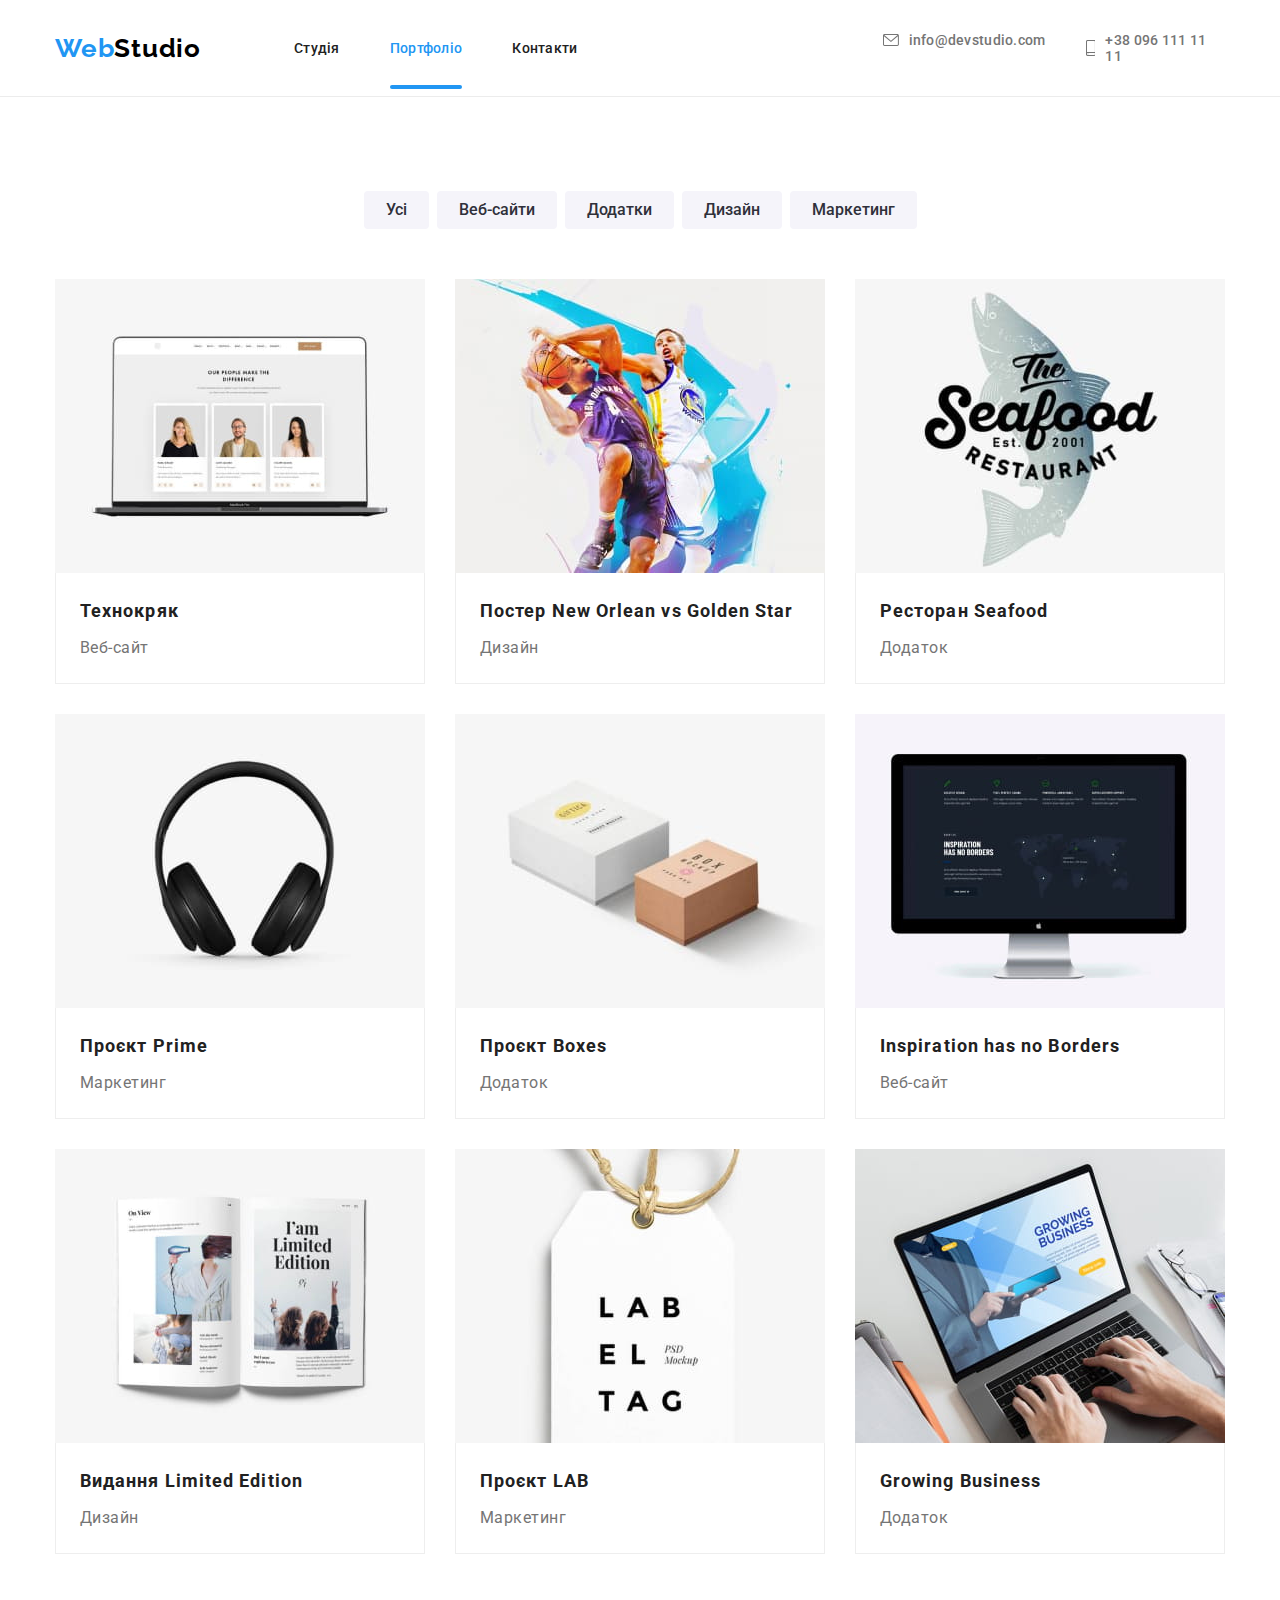
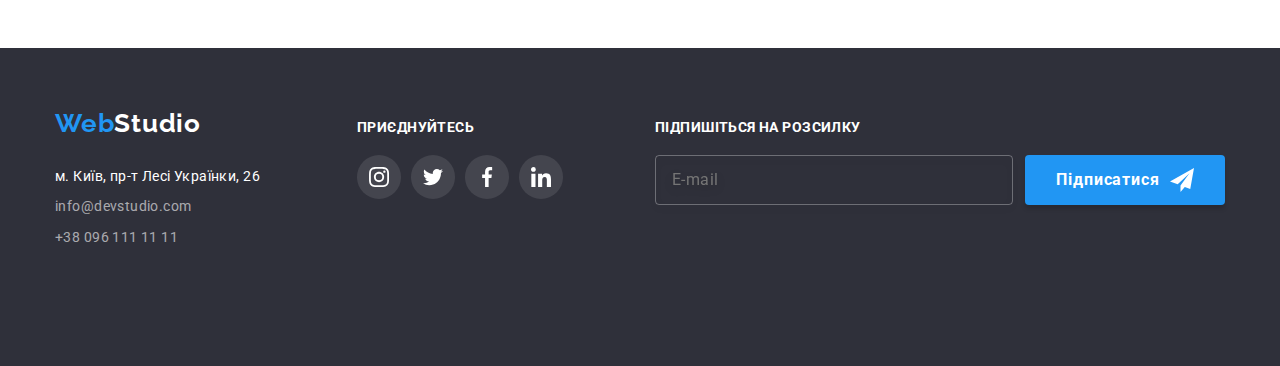
==== commit ce0bba46: "Added responsive content images" ====
--- a/portfolio.html
+++ b/portfolio.html
@@ -112,8 +112,16 @@
           <li class="portfolio-card">
             <a href="#" class="portfolio__card-link link">
               <div class="portfolio__card-thumb">
-                <img src="./images/technocrjak.jpg" alt="відкритий ноутбук" width="370" height="294"
-                  class="portfolio__card-img img" />
+                <picture>
+                  <source srcset="./images/technocrjak.jpg 1x, ./images/technocrjak-x2.jpg 2x"
+                    media="(min-width: 1200px)">
+                  <source srcset="./images/technocrjak-tab.jpg 1x, ./images/technocrjak-tab-x2.jpg 2x"
+                    media="(min-width: 768px)">
+                  <source srcset="./images/technocrjak-mob.jpg 1x, ./images/technocrjak-mob-x2.jpg 2x"
+                    media="(max-width: 767px)">
+                  <img src="./images/technocrjak.jpg" alt="відкритий ноутбук" width="450"
+                    class="portfolio__card-img img" />
+                </picture>
                 <p class="portfolio__card-thumb-overlay">Ресурс пропонує комплексні пропозиції з різним рівнем
                   функціоналу та
                   сервісів. Все це дозволить відвідувачу отримати вичерпні відомості про компанію чи приватну особу.</p>
@@ -127,8 +135,16 @@
           <li class="portfolio-card">
             <a href="#" class="portfolio__card-link link">
               <div class="portfolio__card-thumb">
-                <img src="./images/basketball.jpg" alt="двоє баскетболістів з м'ячем" width="370" height="294"
-                  class="portfolio__card-img img" />
+                <picture>
+                  <source srcset="./images/basketball.jpg 1x, ./images/basketball-x2.jpg 2x"
+                    media="(min-width: 1200px)">
+                  <source srcset="./images/basketball-tab.jpg 1x, ./images/basketball-tab-x2.jpg 2x"
+                    media="(min-width: 768px)">
+                  <source srcset="./images/basketball-mob.jpg 1x, ./images/basketball-mob-x2.jpg 2x"
+                    media="(max-width: 767px)">
+                  <img src="./images/basketball.jpg" alt="двоє баскетболістів з м'ячем" width="450"
+                    class="portfolio__card-img img" />
+                </picture>
                 <p class="portfolio__card-thumb-overlay">Ресурс пропонує комплексні пропозиції з різним рівнем
                   функціоналу та
                   сервісів. Все це дозволить відвідувачу отримати вичерпні відомості про компанію чи приватну особу.</p>
@@ -143,8 +159,15 @@
           <li class="portfolio-card">
             <a href="#" class="portfolio__card-link link">
               <div class="portfolio__card-thumb">
-                <img src="./images/seafood.jpg" alt="напис сіфуд ресторан на фоні лосося" width="370" height="294"
-                  class="portfolio__card-img img" />
+                <picture>
+                  <source srcset="./images/seafood.jpg 1x, ./images/seafood-x2.jpg 2x" media="(min-width: 1200px)">
+                  <source srcset="./images/seafood-tab.jpg 1x, ./images/seafood-tab-x2.jpg 2x"
+                    media="(min-width: 768px)">
+                  <source srcset="./images/seafood-mob.jpg 1x, ./images/seafood-mob-x2.jpg 2x"
+                    media="(max-width: 767px)">
+                  <img src="./images/seafood.jpg" alt="напис сіфуд ресторан на фоні лосося" width="450"
+                    class="portfolio__card-img img" />
+                </picture>
                 <p class="portfolio__card-thumb-overlay">Ресурс пропонує комплексні пропозиції з різним рівнем
                   функціоналу та
                   сервісів. Все це дозволить відвідувачу отримати вичерпні відомості про компанію чи приватну особу.</p>
@@ -158,8 +181,12 @@
           <li class="portfolio-card">
             <a href="#" class="portfolio__card-link link">
               <div class="portfolio__card-thumb">
-                <img src="./images/prime.jpg" alt="навушники" width="370" height="294"
-                  class="portfolio__card-img img" />
+                <picture>
+                  <source srcset="./images/prime.jpg 1x, ./images/prime-x2.jpg 2x" media="(min-width: 1200px)">
+                  <source srcset="./images/prime-tab.jpg 1x, ./images/prime-tab-x2.jpg 2x" media="(min-width: 768px)">
+                  <source srcset="./images/prime-mob.jpg 1x, ./images/prime-mob-x2.jpg 2x" media="(max-width: 767px)">
+                  <img src="./images/prime.jpg" alt="навушники" width="450" class="portfolio__card-img img" />
+                </picture>
                 <p class="portfolio__card-thumb-overlay">Ресурс пропонує комплексні пропозиції з різним рівнем
                   функціоналу та
                   сервісів. Все це дозволить відвідувачу отримати вичерпні відомості про компанію чи приватну особу.</p>
@@ -173,8 +200,12 @@
           <li class="portfolio-card">
             <a href="#" class="portfolio__card-link link">
               <div class="portfolio__card-thumb">
-                <img src="./images/boxes.jpg" alt="дві коробки" width="370" height="294"
-                  class="portfolio__card-img img" />
+                <picture>
+                  <source srcset="./images/boxes.jpg 1x, ./images/boxes-x2.jpg 2x" media="(min-width: 1200px)">
+                  <source srcset="./images/boxes-tab.jpg 1x, ./images/boxes-tab-x2.jpg 2x" media="(min-width: 768px)">
+                  <source srcset="./images/boxes-mob.jpg 1x, ./images/boxes-mob-x2.jpg 2x" media="(max-width: 767px)">
+                  <img src="./images/boxes.jpg" alt="дві коробки" width="450" class="portfolio__card-img img" />
+                </picture>
                 <p class="portfolio__card-thumb-overlay">Ресурс пропонує комплексні пропозиції з різним рівнем
                   функціоналу та
                   сервісів. Все це дозволить відвідувачу отримати вичерпні відомості про компанію чи приватну особу.</p>
@@ -188,8 +219,16 @@
           <li class="portfolio-card">
             <a href="#" class="portfolio__card-link link">
               <div class="portfolio__card-thumb">
-                <img src="./images/no-borders.jpg" alt="епл монітор з картою світу" width="370" height="294"
-                  class="portfolio__card-img img" />
+                <picture>
+                  <source srcset="./images/no-borders.jpg 1x, ./images/no-borders-x2.jpg 2x"
+                    media="(min-width: 1200px)">
+                  <source srcset="./images/no-borders-tab.jpg 1x, ./images/no-borders-tab-x2.jpg 2x"
+                    media="(min-width: 768px)">
+                  <source srcset="./images/no-borders-mob.jpg 1x, ./images/no-borders-mob-x2.jpg 2x"
+                    media="(max-width: 767px)">
+                  <img src="./images/no-borders.jpg" alt="епл монітор з картою світу" width="450"
+                    class="portfolio__card-img img" />
+                </picture>
                 <p class="portfolio__card-thumb-overlay">Ресурс пропонує комплексні пропозиції з різним рівнем
                   функціоналу та
                   сервісів. Все це дозволить відвідувачу отримати вичерпні відомості про компанію чи приватну особу.</p>
@@ -203,8 +242,16 @@
           <li class="portfolio-card">
             <a href="#" class="portfolio__card-link link">
               <div class="portfolio__card-thumb">
-                <img src="./images/limited-edition.jpg" alt="розгорнутий журнал" width="370" height="294"
-                  class="portfolio__card-img img" />
+                <picture>
+                  <source srcset="./images/limited-edition.jpg 1x, ./images/limited-edition-x2.jpg 2x"
+                    media="(min-width: 1200px)">
+                  <source srcset="./images/limited-edition-tab.jpg 1x, ./images/limited-edition-tab-x2.jpg 2x"
+                    media="(min-width: 768px)">
+                  <source srcset="./images/limited-edition-mob.jpg 1x, ./images/limited-edition-mob-x2.jpg 2x"
+                    media="(max-width: 767px)">
+                  <img src="./images/limited-edition.jpg" alt="розгорнутий журнал" width="450"
+                    class="portfolio__card-img img" />
+                </picture>
                 <p class="portfolio__card-thumb-overlay">Ресурс пропонує комплексні пропозиції з різним рівнем
                   функціоналу та
                   сервісів. Все це дозволить відвідувачу отримати вичерпні відомості про компанію чи приватну особу.</p>
@@ -218,8 +265,13 @@
           <li class="portfolio-card">
             <a href="#" class="portfolio__card-link link">
               <div class="portfolio__card-thumb">
-                <img src="./images/lab.jpg" alt="бірка з написом лейбел тег" width="370" height="294"
-                  class="portfolio__card-img img" />
+                <picture>
+                  <source srcset="./images/lab.jpg 1x, ./images/lab-x2.jpg 2x" media="(min-width: 1200px)">
+                  <source srcset="./images/lab-tab.jpg 1x, ./images/lab-tab-x2.jpg 2x" media="(min-width: 768px)">
+                  <source srcset="./images/lab-mob.jpg 1x, ./images/lab-mob-x2.jpg 2x" media="(max-width: 767px)">
+                  <img src="./images/lab.jpg" alt="бірка з написом лейбел тег" width="450"
+                    class="portfolio__card-img img" />
+                </picture>
                 <p class="portfolio__card-thumb-overlay">Ресурс пропонує комплексні пропозиції з різним рівнем
                   функціоналу та
                   сервісів. Все це дозволить відвідувачу отримати вичерпні відомості про компанію чи приватну особу.</p>
@@ -233,8 +285,15 @@
           <li class="portfolio-card">
             <a href="#" class="portfolio__card-link link">
               <div class="portfolio__card-thumb">
-                <img src="./images/business.jpg" alt="чоловічі руки друкують за відкритим ноутбуком" width="370"
-                  height="294" class="portfolio__card-img img" />
+                <picture>
+                  <source srcset="./images/business.jpg 1x, ./images/business-x2.jpg 2x" media="(min-width: 1200px)">
+                  <source srcset="./images/business-tab.jpg 1x, ./images/business-tab-x2.jpg 2x"
+                    media="(min-width: 768px)">
+                  <source srcset="./images/business-mob.jpg 1x, ./images/business-mob-x2.jpg 2x"
+                    media="(max-width: 767px)">
+                  <img src="./images/business.jpg" alt="чоловічі руки друкують за відкритим ноутбуком" width="450"
+                    class="portfolio__card-img img" />
+                </picture>
                 <p class="portfolio__card-thumb-overlay">Ресурс пропонує комплексні пропозиції з різним рівнем
                   функціоналу та
                   сервісів. Все це дозволить відвідувачу отримати вичерпні відомості про компанію чи приватну особу.</p>
--- a/css/main.min.css
+++ b/css/main.min.css
@@ -1 +1 @@
-/*! modern-normalize v1.1.0 | MIT License | https://github.com/sindresorhus/modern-normalize */*,::before,::after{-webkit-box-sizing:border-box;box-sizing:border-box}html{-moz-tab-size:4;-o-tab-size:4;tab-size:4}html{line-height:1.15;-webkit-text-size-adjust:100%}body{margin:0}body{font-family:system-ui,-apple-system,"Segoe UI",Roboto,Helvetica,Arial,sans-serif,"Apple Color Emoji","Segoe UI Emoji"}hr{height:0;color:inherit}abbr[title]{-webkit-text-decoration:underline dotted;text-decoration:underline dotted}b,strong{font-weight:bolder}code,kbd,samp,pre{font-family:ui-monospace,SFMono-Regular,Consolas,"Liberation Mono",Menlo,monospace;font-size:1em}small{font-size:80%}sub,sup{font-size:75%;line-height:0;position:relative;vertical-align:baseline}sub{bottom:-0.25em}sup{top:-0.5em}table{text-indent:0;border-color:inherit}button,input,optgroup,select,textarea{font-family:inherit;font-size:100%;line-height:1.15;margin:0}button,select{text-transform:none}button,[type=button],[type=reset],[type=submit]{-webkit-appearance:button}::-moz-focus-inner{border-style:none;padding:0}:-moz-focusring{outline:1px dotted ButtonText}:-moz-ui-invalid{box-shadow:none}legend{padding:0}progress{vertical-align:baseline}::-webkit-inner-spin-button,::-webkit-outer-spin-button{height:auto}[type=search]{-webkit-appearance:textfield;outline-offset:-2px}::-webkit-search-decoration{-webkit-appearance:none}::-webkit-file-upload-button{-webkit-appearance:button;font:inherit}summary{display:list-item}.visually-hidden{position:absolute;width:1px;height:1px;margin:-1px;border:0;padding:0;white-space:nowrap;-webkit-clip-path:inset(100%);clip-path:inset(100%);clip:rect(0 0 0 0);overflow:hidden}h1,h2,h3,h4,h5,h6,p{margin:0}ul{list-style:none;margin:0;padding:0}.link{font-style:normal;text-decoration:none}.img{display:block;width:100%;height:auto}body{background-color:#fff;color:#757575;font-family:Roboto,sans-serif}.no-scroll{overflow:hidden}.container{width:100%;margin-left:auto;margin-right:auto;padding-right:15px;padding-left:15px}@media screen and (min-width: 480px){.container{max-width:480px}}@media screen and (min-width: 768px){.container{max-width:768px}}@media screen and (min-width: 1200px){.container{max-width:1200px}}.section{padding:60px 0}@media screen and (min-width: 1200px){.section{padding:94px 0}}.section__title{margin-bottom:30px;font-size:28px;line-height:1.1785714286;letter-spacing:.03em;text-align:center;color:#212121}@media screen and (min-width: 1200px){.section__title{margin-bottom:50px;font-size:36px;line-height:1.1666666667}}.subscription__input:-webkit-autofill{-webkit-box-shadow:inset 0 0 0 50px #2f303a;-webkit-text-fill-color:#fff}.modal__input:-webkit-autofill{-webkit-box-shadow:inset 0 0 0 50px #fff;-webkit-text-fill-color:#000}.button{font-weight:700;font-size:16px;line-height:1.875;letter-spacing:.06em;background-color:#2196f3;color:#fff;-webkit-box-shadow:0px 4px 4px rgba(0,0,0,.15);box-shadow:0px 4px 4px rgba(0,0,0,.15);border:0 solid rgba(0,0,0,0);border-radius:4px;cursor:pointer;-webkit-transition:background-color 250ms cubic-bezier(0.4, 0, 0.2, 1);transition:background-color 250ms cubic-bezier(0.4, 0, 0.2, 1)}@media screen and (max-width: 1199px){.button:active{background-color:#188ce8}}@media screen and (min-width: 1200px){.button:hover,.button:focus{background-color:#188ce8}}.socials-item{width:44px;height:44px}.socials-link{display:-webkit-box;display:-ms-flexbox;display:flex;-webkit-box-align:center;-ms-flex-align:center;align-items:center;-webkit-box-pack:center;-ms-flex-pack:center;justify-content:center;width:100%;height:100%;border-radius:50%}.logo{font-family:Raleway,sans-serif;font-weight:700;font-size:24px;line-height:1.1666666667;letter-spacing:.03em}@media screen and (min-width: 1200px){.logo{font-size:26px;line-height:1.1923076923}}.header{border-bottom:1px solid #ececec}.header__logo{display:inline-block;padding-top:16px;padding-bottom:16px;color:#000}@media screen and (min-width: 1200px){.header__logo{padding-top:24px;padding-bottom:24px}}.header__container{position:relative}@media screen and (min-width: 768px){.header__container{display:-webkit-box;display:-ms-flexbox;display:flex}}.mobile-header{display:-webkit-box;display:-ms-flexbox;display:flex;-webkit-box-align:center;-ms-flex-align:center;align-items:center}.menu-button{display:inline-block;width:40px;height:40px;margin-left:auto;padding:0;background-color:rgba(0,0,0,0);border:none;z-index:2}@media screen and (min-width: 768px){.menu-button{display:none}}.menu-button__icon{-webkit-transition:fill 250ms cubic-bezier(0.4, 0, 0.2, 1);transition:fill 250ms cubic-bezier(0.4, 0, 0.2, 1)}.menu-button:active .menu-button__icon{fill:#2196f3}.icon__cross{display:none}.menu-button.is-open .icon__cross{display:block}.menu-button.is-open .icon__menu{display:none}@media screen and (max-width: 767px){.header__menu{display:none}.header__menu.is-open{position:fixed;top:0;left:0;display:-webkit-box;display:-ms-flexbox;display:flex;-webkit-box-orient:vertical;-webkit-box-direction:normal;-ms-flex-direction:column;flex-direction:column;-webkit-box-pack:justify;-ms-flex-pack:justify;justify-content:space-between;width:100vw;height:100vh;height:100dvh;padding:48px 40px;overflow:auto;background-color:#fff;z-index:1}}@media screen and (min-width: 768px){.header__menu{display:-webkit-box;display:-ms-flexbox;display:flex;-webkit-box-align:center;-ms-flex-align:center;align-items:center;margin-left:88px}}@media screen and (min-width: 1200px){.header__menu{margin-left:93px}}.header-socials{display:-webkit-box;display:-ms-flexbox;display:flex;-ms-flex-wrap:wrap;flex-wrap:wrap}.header-socials__item:not(:first-child){padding-left:10px}.header-socials__item:not(:last-child){padding-right:10px;border-right:1px solid rgba(33,33,33,.2)}.header-socials__link{font-weight:500;font-size:16px;line-height:1.375;letter-spacing:.02em;color:#2196f3}@media screen and (min-width: 480px){.header-socials__link{font-size:18px;line-height:1.2222222222}}@media screen and (min-width: 480px){.header-socials{-ms-flex-wrap:nowrap;flex-wrap:nowrap}}@media screen and (min-width: 768px){.header-socials{display:none}}.nav__list{display:-webkit-box;display:-ms-flexbox;display:flex;-webkit-box-orient:vertical;-webkit-box-direction:normal;-ms-flex-direction:column;flex-direction:column;gap:32px}@media screen and (min-width: 768px){.nav__list{-webkit-box-orient:horizontal;-webkit-box-direction:normal;-ms-flex-direction:row;flex-direction:row;gap:50px;-ms-flex-preferred-size:calc((100% - 100px)/3);flex-basis:calc((100% - 100px)/3)}}@media screen and (min-width: 768px){.nav{-webkit-box-align:center;-ms-flex-align:center;align-items:center}}.nav__link{font-weight:500;font-size:36px;line-height:1.25;letter-spacing:.02em;color:#212121;-webkit-transition:color 250ms cubic-bezier(0.4, 0, 0.2, 1);transition:color 250ms cubic-bezier(0.4, 0, 0.2, 1)}.nav__link:active{color:#2196f3}@media screen and (min-width: 480px){.nav__link{font-size:40px;line-height:1.175}}@media screen and (min-width: 768px){.nav__link{display:inline-block;padding-top:32px;padding-bottom:32px;font-size:14px;line-height:1.1428571429}}@media screen and (min-width: 1200px){.nav__link:hover,.nav__link:focus{color:#2196f3}}.header-contacts{display:-webkit-box;display:-ms-flexbox;display:flex}@media screen and (max-width: 767px){.header-contacts{-webkit-box-orient:vertical;-webkit-box-direction:reverse;-ms-flex-direction:column-reverse;flex-direction:column-reverse;gap:32px;margin-top:auto;margin-bottom:64px}}@media screen and (min-width: 768px){.header-contacts{margin-left:96px;-webkit-box-orient:vertical;-webkit-box-direction:normal;-ms-flex-direction:column;flex-direction:column;gap:10px}}@media screen and (min-width: 1200px){.header-contacts{margin-left:305px;-webkit-box-orient:horizontal;-webkit-box-direction:normal;-ms-flex-direction:row;flex-direction:row;gap:40px}}.header-contacts__icon{display:none}@media screen and (min-width: 768px){.header-contacts__icon{display:block;margin-right:8px;fill:currentColor;-webkit-transition:fill 250ms cubic-bezier(0.4, 0, 0.2, 1);transition:fill 250ms cubic-bezier(0.4, 0, 0.2, 1)}.header-contacts__link:active .header-contacts__icon{fill:currentColor}}@media screen and (min-width: 1200px){.header-contacts__icon{margin-right:10px}.header-contacts__link:hover .header-contacts__icon,.header-contacts__link:focus .header-contacts__icon{fill:currentColor}}.header-tel{font-weight:500;font-size:26px;line-height:1.5384615385;letter-spacing:.02em;color:#2196f3}@media screen and (min-width: 480px){.header-tel{font-size:34px;line-height:1.1764705882}}.header-email{font-weight:500;font-size:24px;line-height:1.1666666667;letter-spacing:.02em;color:#757575}.header-contacts__link{-webkit-transition:color 250ms cubic-bezier(0.4, 0, 0.2, 1);transition:color 250ms cubic-bezier(0.4, 0, 0.2, 1)}@media screen and (min-width: 768px){.header-contacts__link{font-size:12px;line-height:1.1666666667;letter-spacing:.02em}.header-contacts__link:active{color:#2196f3}}@media screen and (min-width: 1200px){.header-contacts__link{display:block;padding:32px 0;font-size:14px;line-height:1.1428571429}.header-contacts__link:hover,.header-contacts__link:focus{color:#2196f3}}@media screen and (min-width: 768px){.header-contacts__link{display:-webkit-box;display:-ms-flexbox;display:flex;-webkit-box-align:center;-ms-flex-align:center;align-items:center;color:inherit}}.logo--alt{color:#2196f3}@media screen and (min-width: 768px){.nav__link--current{position:relative;color:#2196f3}.nav__link--current::after{position:absolute;left:0;bottom:-1px;content:"";width:100%;height:4px;border-radius:2px;background-color:#2196f3}}.hero{margin-left:auto;margin-right:auto;padding:118px 0;text-align:center;background-image:-webkit-gradient(linear, left top, left bottom, from(rgba(47, 48, 58, 0.4)), to(rgba(47, 48, 58, 0.4))),url(../images/hero-background.jpg);background-image:linear-gradient(rgba(47, 48, 58, 0.4), rgba(47, 48, 58, 0.4)),url(../images/hero-background.jpg);background-color:#2f303a;background-position:center}@media screen and (min-width: 768px){.hero{min-width:768}}@media screen and (min-width: 1200px){.hero{max-width:1600px;height:600px;padding:200px 0}}.hero__title{max-width:360px;margin-left:auto;margin-right:auto;margin-bottom:30px;text-align:center;font-weight:900;font-size:26px;line-height:1.6153846154;text-align:center;letter-spacing:.06em;text-transform:uppercase;color:#fff}@media screen and (min-width: 1200px){.hero__title{max-width:696px;font-size:44px;line-height:1.3636363636}}.hero__button{display:inline-block;text-align:center;padding:10px 24px}.advantages__list{display:-webkit-box;display:-ms-flexbox;display:flex;-webkit-box-orient:vertical;-webkit-box-direction:normal;-ms-flex-direction:column;flex-direction:column;gap:30px}@media screen and (min-width: 768px){.advantages__list{-webkit-box-orient:horizontal;-webkit-box-direction:normal;-ms-flex-direction:row;flex-direction:row;-ms-flex-wrap:wrap;flex-wrap:wrap;-ms-flex-preferred-size:calc((100% - 30px)/2);flex-basis:calc((100% - 30px)/2)}}@media screen and (min-width: 1200px){.advantages__list{-ms-flex-preferred-size:calc((100% - 90px)/4);flex-basis:calc((100% - 90px)/4)}}.advantages__item{max-width:450px}@media screen and (min-width: 768px){.advantages__item{max-width:354px}}@media screen and (min-width: 1200px){.advantages__item{max-width:270px}}.advantages__wrapper{display:-webkit-box;display:-ms-flexbox;display:flex;-webkit-box-pack:center;-ms-flex-pack:center;justify-content:center;-webkit-box-align:center;-ms-flex-align:center;align-items:center;height:120px;background-color:#f5f4fa;border-radius:4px;margin-bottom:30px}.advantages__title{margin-bottom:10px;font-size:14px;line-height:1.1428571429;letter-spacing:.03em;text-transform:uppercase;color:#212121}@media screen and (max-width: 767px){.advantages__title{text-align:center}}.advantages__text{font-size:14px;line-height:1.7142857143;letter-spacing:.03em}.speciality{padding-top:0}@media screen and (max-width: 1199px){.speciality{display:none}}.speciality__list{display:-webkit-box;display:-ms-flexbox;display:flex;gap:30px}.speciality__item{width:calc((100% - 60px)/3)}.speciality__thumb{position:relative}.speciality__text{position:absolute;bottom:0;width:370px;padding-top:27px;padding-bottom:27px;font-weight:700;font-size:14px;line-height:1.1428571429;text-align:center;letter-spacing:.03em;text-transform:uppercase;background-color:rgba(47,48,58,.8);color:#fff}.team{background-color:#f5f4fa}.team__list{display:-webkit-box;display:-ms-flexbox;display:flex;-webkit-box-orient:vertical;-webkit-box-direction:normal;-ms-flex-direction:column;flex-direction:column;gap:30px}@media screen and (min-width: 768px){.team__list{-webkit-box-orient:horizontal;-webkit-box-direction:normal;-ms-flex-direction:row;flex-direction:row;-ms-flex-wrap:wrap;flex-wrap:wrap}}.team__card{max-width:450px;border-radius:0px 0px 4px 4px;background-color:#fff;-webkit-box-shadow:0px 1px 3px rgba(0,0,0,.12),0px 1px 1px rgba(0,0,0,.14),0px 2px 1px rgba(0,0,0,.2);box-shadow:0px 1px 3px rgba(0,0,0,.12),0px 1px 1px rgba(0,0,0,.14),0px 2px 1px rgba(0,0,0,.2)}@media screen and (min-width: 768px){.team__card{width:calc((100% - 30px)/2)}}@media screen and (min-width: 1200px){.team__card{width:calc((100% - 90px)/4)}}.team__footer{padding-top:30px;padding-bottom:24px;text-align:center}@media screen and (min-width: 1200px){.team__footer{padding:30px 32px}}.team__member{margin-bottom:10px;font-weight:500;font-size:16px;line-height:1.1875;letter-spacing:.03em;color:#212121}.team__position{margin-bottom:16px;font-size:16px;line-height:1.1875;letter-spacing:.03em}.team-socials{display:-webkit-box;display:-ms-flexbox;display:flex;-webkit-box-pack:center;-ms-flex-pack:center;justify-content:center;gap:10px;-ms-flex-preferred-size:calc((100% - 30px)/4);flex-basis:calc((100% - 30px)/4)}.team-socials__link{background-color:#fff;color:#afb1b8;-webkit-transition:background-color 250ms cubic-bezier(0.4, 0, 0.2, 1),color 250ms cubic-bezier(0.4, 0, 0.2, 1);transition:background-color 250ms cubic-bezier(0.4, 0, 0.2, 1),color 250ms cubic-bezier(0.4, 0, 0.2, 1)}.team-socials__link:active{background-color:#2196f3;color:#fff}@media screen and (min-width: 1200px){.team-socials__link:hover,.team-socials__link:focus{background-color:#2196f3;color:#fff}}.team-socials__icon{fill:currentColor;-webkit-transition:fill 250ms cubic-bezier(0.4, 0, 0.2, 1);transition:fill 250ms cubic-bezier(0.4, 0, 0.2, 1)}.team-socials__link:active .team-socials__icon{fill:currentColor}@media screen and (min-width: 1200px){.team-socials__link:hover .team-socials__icon,.team-socials__link:focus .team-socials__icon{fill:currentColor}}.clients__list{display:-webkit-box;display:-ms-flexbox;display:flex;-ms-flex-wrap:wrap;flex-wrap:wrap;-webkit-box-pack:center;-ms-flex-pack:center;justify-content:center;gap:30px}.clients__item{width:210px;height:92px}@media screen and (min-width: 768px){.clients__item{-ms-flex-preferred-size:226px;flex-basis:226px}}@media screen and (min-width: 1200px){.clients__item{-ms-flex-preferred-size:170px;flex-basis:170px}}.clients__link{display:-webkit-box;display:-ms-flexbox;display:flex;-webkit-box-pack:center;-ms-flex-pack:center;justify-content:center;-webkit-box-align:center;-ms-flex-align:center;align-items:center;width:100%;height:100%;color:#afb1b8;border:1px solid #afb1b8;border-radius:4px;-webkit-transition:border-color 250ms cubic-bezier(0.4, 0, 0.2, 1);transition:border-color 250ms cubic-bezier(0.4, 0, 0.2, 1)}.clients__link:active{color:#2196f3;border-color:#2196f3}@media screen and (min-width: 1200px){.clients__link:hover,.clients__link:focus{color:#2196f3;border-color:#2196f3}}.clients__icon{fill:currentColor;-webkit-transition:color 250ms cubic-bezier(0.4, 0, 0.2, 1);transition:color 250ms cubic-bezier(0.4, 0, 0.2, 1)}.clients__link:active .clients__icon{fill:currentColor}@media screen and (min-width: 1200px){.clients__link:hover .clients__icon,.clients__link:focus .clients__icon{fill:currentColor}}.footer{padding-top:60px;padding-bottom:60px;background-color:#2f303a}@media screen and (min-width: 768px){.footer__container{display:-webkit-box;display:-ms-flexbox;display:flex;-ms-flex-wrap:wrap;flex-wrap:wrap;-ms-flex-pack:distribute;justify-content:space-around;-webkit-box-align:baseline;-ms-flex-align:baseline;align-items:baseline}}@media screen and (min-width: 1200px){.footer__container{gap:70px}}.footer__logo{display:block;margin-bottom:28px;color:#fff}@media screen and (max-width: 1199px){.footer__logo{text-align:center}}.footer-contacts{margin-bottom:60px}@media screen and (max-width: 1199px){.footer-contacts{text-align:center}}@media screen and (min-width: 768px){.footer-contacts{width:232px}}.footer-contacts__link{font-size:14px;line-height:1.1428571429;letter-spacing:.03em;color:rgba(255,255,255,.6);-webkit-transition:color 250ms cubic-bezier(0.4, 0, 0.2, 1);transition:color 250ms cubic-bezier(0.4, 0, 0.2, 1)}.footer-contacts__link:active{color:#2196f3}@media screen and (min-width: 1200px){.footer-contacts__link:hover,.footer-contacts__link:focus{color:#2196f3}}.footer-contacts__item:not(:last-child){margin-bottom:12px}.footer-contacts__link--color{color:#fff}.footer-social{margin-bottom:60px}.footer-social__title{display:block;margin-bottom:20px;font-weight:700;font-size:14px;line-height:1.1428571429;letter-spacing:.03em;text-transform:uppercase;color:#fff}@media screen and (max-width: 1199px){.footer-social__title{text-align:center}}.footer-social__list{display:-webkit-box;display:-ms-flexbox;display:flex;gap:10px;-webkit-box-align:center;-ms-flex-align:center;align-items:center;-webkit-box-pack:center;-ms-flex-pack:center;justify-content:center}.footer-social__link{background-color:rgba(255,255,255,.1);color:#fff;-webkit-transition:background-color 250ms cubic-bezier(0.4, 0, 0.2, 1);transition:background-color 250ms cubic-bezier(0.4, 0, 0.2, 1)}.footer-social__link:active{background-color:#2196f3}@media screen and (min-width: 1200px){.footer-social__link:hover,.footer-social__link:focus{background-color:#2196f3}}.footer-social__icon{fill:currentColor}@media screen and (min-width: 1200px){.subscription{margin-left:auto}}.subscription__title{display:block;margin-bottom:20px;font-weight:700;font-size:14px;line-height:1.1428571429;letter-spacing:.03em;text-transform:uppercase;color:#fff}@media screen and (max-width: 1199px){.subscription__title{text-align:center}}.subscription__form{display:-webkit-box;display:-ms-flexbox;display:flex;gap:12px}@media screen and (max-width: 1199px){.subscription__form{-webkit-box-orient:vertical;-webkit-box-direction:normal;-ms-flex-direction:column;flex-direction:column;-webkit-box-align:center;-ms-flex-align:center;align-items:center;gap:20px}}.subscription__input{width:100%;height:50px;padding:15px 16px;background-color:rgba(0,0,0,0);border:1px solid rgba(255,255,255,.3);-webkit-filter:drop-shadow(0px 4px 4px rgba(0, 0, 0, 0.15));filter:drop-shadow(0px 4px 4px rgba(0, 0, 0, 0.15));border-radius:4px;font-size:16px;line-height:1.25;letter-spacing:.03em;color:#fff;-webkit-transition:outline 250ms cubic-bezier(0.4, 0, 0.2, 1),border-color 250ms cubic-bezier(0.4, 0, 0.2, 1);transition:outline 250ms cubic-bezier(0.4, 0, 0.2, 1),border-color 250ms cubic-bezier(0.4, 0, 0.2, 1)}@media screen and (min-width: 480px){.subscription__input{width:450px}}@media screen and (min-width: 1200px){.subscription__input{width:358px}}.subscription__input:focus{border-color:#2196f3;outline:1px solid #2196f3}.subscription__button{display:-webkit-box;display:-ms-flexbox;display:flex;-webkit-box-pack:center;-ms-flex-pack:center;justify-content:center;-webkit-box-align:center;-ms-flex-align:center;align-items:center;gap:10px;width:200px;height:50px;padding:10px 28px}.subscription__icon{fill:currentColor}/*# sourceMappingURL=main.min.css.map */+/*! modern-normalize v1.1.0 | MIT License | https://github.com/sindresorhus/modern-normalize */*,::before,::after{-webkit-box-sizing:border-box;box-sizing:border-box}html{-moz-tab-size:4;-o-tab-size:4;tab-size:4}html{line-height:1.15;-webkit-text-size-adjust:100%}body{margin:0}body{font-family:system-ui,-apple-system,"Segoe UI",Roboto,Helvetica,Arial,sans-serif,"Apple Color Emoji","Segoe UI Emoji"}hr{height:0;color:inherit}abbr[title]{-webkit-text-decoration:underline dotted;text-decoration:underline dotted}b,strong{font-weight:bolder}code,kbd,samp,pre{font-family:ui-monospace,SFMono-Regular,Consolas,"Liberation Mono",Menlo,monospace;font-size:1em}small{font-size:80%}sub,sup{font-size:75%;line-height:0;position:relative;vertical-align:baseline}sub{bottom:-0.25em}sup{top:-0.5em}table{text-indent:0;border-color:inherit}button,input,optgroup,select,textarea{font-family:inherit;font-size:100%;line-height:1.15;margin:0}button,select{text-transform:none}button,[type=button],[type=reset],[type=submit]{-webkit-appearance:button}::-moz-focus-inner{border-style:none;padding:0}:-moz-focusring{outline:1px dotted ButtonText}:-moz-ui-invalid{box-shadow:none}legend{padding:0}progress{vertical-align:baseline}::-webkit-inner-spin-button,::-webkit-outer-spin-button{height:auto}[type=search]{-webkit-appearance:textfield;outline-offset:-2px}::-webkit-search-decoration{-webkit-appearance:none}::-webkit-file-upload-button{-webkit-appearance:button;font:inherit}summary{display:list-item}.visually-hidden{position:absolute;width:1px;height:1px;margin:-1px;border:0;padding:0;white-space:nowrap;-webkit-clip-path:inset(100%);clip-path:inset(100%);clip:rect(0 0 0 0);overflow:hidden}h1,h2,h3,h4,h5,h6,p{margin:0}ul{list-style:none;margin:0;padding:0}.link{font-style:normal;text-decoration:none}.img{display:block;width:100%;height:auto}body{background-color:#fff;color:#757575;font-family:Roboto,sans-serif}.no-scroll{overflow:hidden}.container{width:100%;margin-left:auto;margin-right:auto;padding-right:15px;padding-left:15px}@media screen and (min-width: 480px){.container{max-width:480px}}@media screen and (min-width: 768px){.container{max-width:768px}}@media screen and (min-width: 1200px){.container{max-width:1200px}}.section{padding:60px 0}@media screen and (min-width: 1200px){.section{padding:94px 0}}.section__title{margin-bottom:30px;font-size:28px;line-height:1.1785714286;letter-spacing:.03em;text-align:center;color:#212121}@media screen and (min-width: 1200px){.section__title{margin-bottom:50px;font-size:36px;line-height:1.1666666667}}.subscription__input:-webkit-autofill{-webkit-box-shadow:inset 0 0 0 50px #2f303a;-webkit-text-fill-color:#fff}.modal__input:-webkit-autofill{-webkit-box-shadow:inset 0 0 0 50px #fff;-webkit-text-fill-color:#000}.button{font-weight:700;font-size:16px;line-height:1.875;letter-spacing:.06em;background-color:#2196f3;color:#fff;-webkit-box-shadow:0px 4px 4px rgba(0,0,0,.15);box-shadow:0px 4px 4px rgba(0,0,0,.15);border:0 solid rgba(0,0,0,0);border-radius:4px;cursor:pointer;-webkit-transition:background-color 250ms cubic-bezier(0.4, 0, 0.2, 1);transition:background-color 250ms cubic-bezier(0.4, 0, 0.2, 1)}@media screen and (max-width: 1199px){.button:active{background-color:#188ce8}}@media screen and (min-width: 1200px){.button:hover,.button:focus{background-color:#188ce8}}.socials-item{width:44px;height:44px}.socials-link{display:-webkit-box;display:-ms-flexbox;display:flex;-webkit-box-align:center;-ms-flex-align:center;align-items:center;-webkit-box-pack:center;-ms-flex-pack:center;justify-content:center;width:100%;height:100%;border-radius:50%}.backdrop{position:fixed;top:0;left:0;width:100%;height:100%;overflow:auto;background-color:rgba(0,0,0,.2);-webkit-transition:opacity 250ms ease,visibility 250ms ease;transition:opacity 250ms ease,visibility 250ms ease;z-index:3}.is-hidden{opacity:0;visibility:hidden;pointer-events:none}.modal{position:absolute;top:50%;left:50%;-webkit-transform:translate(-50%, -40vh);transform:translate(-50%, -40vh);width:90%;height:609px;padding:20px;background:#fff;-webkit-box-shadow:0px 1px 3px rgba(0,0,0,.12),0px 1px 1px rgba(0,0,0,.14),0px 2px 1px rgba(0,0,0,.2);box-shadow:0px 1px 3px rgba(0,0,0,.12),0px 1px 1px rgba(0,0,0,.14),0px 2px 1px rgba(0,0,0,.2);border-radius:4px;-webkit-transition:-webkit-transform 250ms cubic-bezier(0.4, 0, 0.2, 1);transition:-webkit-transform 250ms cubic-bezier(0.4, 0, 0.2, 1);transition:transform 250ms cubic-bezier(0.4, 0, 0.2, 1);transition:transform 250ms cubic-bezier(0.4, 0, 0.2, 1), -webkit-transform 250ms cubic-bezier(0.4, 0, 0.2, 1)}@media screen and (min-width: 480px){.modal{width:450px;height:609px;padding:40px}}@media screen and (min-width: 1200px){.modal{top:50%;left:50%;-webkit-transform:translate(-50%, -50%);transform:translate(-50%, -50%);width:528px;height:581px}}.backdrop.is-hidden .modal{-webkit-transform:translate(-50%, -50%) scale(1.2) translateY(100%);transform:translate(-50%, -50%) scale(1.2) translateY(100%)}.modal__title{display:block;margin-bottom:12px;font-weight:700;font-size:20px;line-height:1.5;text-align:center;letter-spacing:.03em;color:#212121}@media screen and (min-width: 1200px){.modal__title{line-height:1.15}}.modal__wrapper{position:relative;display:-webkit-box;display:-ms-flexbox;display:flex;-webkit-box-orient:vertical;-webkit-box-direction:normal;-ms-flex-direction:column;flex-direction:column;margin-bottom:10px}.modal__wrapper:nth-of-type(4){margin-bottom:20px}.modal__input-label{display:block;margin-bottom:4px;font-size:12px;line-height:1.1666666667;letter-spacing:.01em;color:#757575}.modal__input,.modal__coment{width:100%;border:1px solid rgba(33,33,33,.2);border-radius:4px;-webkit-transition:border-color 250ms cubic-bezier(0.4, 0, 0.2, 1),outline 250ms cubic-bezier(0.4, 0, 0.2, 1);transition:border-color 250ms cubic-bezier(0.4, 0, 0.2, 1),outline 250ms cubic-bezier(0.4, 0, 0.2, 1)}@media screen and (min-width: 480px){.modal__input,.modal__coment{width:370px}}@media screen and (min-width: 1200px){.modal__input,.modal__coment{width:448px}}.modal__input{height:40px;padding:11px 12px 11px 42px}.modal__input:focus{border-color:#2196f3;outline:1px solid #2196f3}.modal__coment{height:120px;resize:none;padding:12px 16px}.modal__coment::-webkit-input-placeholder{font-size:14px;line-height:1.1428571429;letter-spacing:.01em;color:rgba(117,117,117,.5)}.modal__coment::-moz-placeholder{font-size:14px;line-height:1.1428571429;letter-spacing:.01em;color:rgba(117,117,117,.5)}.modal__coment:-ms-input-placeholder{font-size:14px;line-height:1.1428571429;letter-spacing:.01em;color:rgba(117,117,117,.5)}.modal__coment::-ms-input-placeholder{font-size:14px;line-height:1.1428571429;letter-spacing:.01em;color:rgba(117,117,117,.5)}.modal__coment::placeholder{font-size:14px;line-height:1.1428571429;letter-spacing:.01em;color:rgba(117,117,117,.5)}@media screen and (min-width: 1200px){.modal__coment::-webkit-input-placeholder{font-size:12px;line-height:1.1666666667}.modal__coment::-moz-placeholder{font-size:12px;line-height:1.1666666667}.modal__coment:-ms-input-placeholder{font-size:12px;line-height:1.1666666667}.modal__coment::-ms-input-placeholder{font-size:12px;line-height:1.1666666667}.modal__coment::placeholder{font-size:12px;line-height:1.1666666667}}.modal__coment:focus{border-color:#2196f3;outline:1px solid #2196f3}.modal__input-icon{position:absolute;bottom:11px;left:12px;-webkit-transition:fill 250ms cubic-bezier(0.4, 0, 0.2, 1);transition:fill 250ms cubic-bezier(0.4, 0, 0.2, 1)}.modal__input:focus+.modal__input-icon{fill:#2196f3}.modal__button{display:block;margin-left:auto;margin-right:auto;padding:10px 52px}.modal-close{position:absolute;top:8px;right:8px;display:-webkit-box;display:-ms-flexbox;display:flex;-webkit-box-align:center;-ms-flex-align:center;align-items:center;justify-items:center;width:30px;height:30px;padding:6px;background-color:#fff;border:1px solid rgba(0,0,0,.1);border-radius:50%;cursor:pointer;color:#000;-webkit-transition:color 250ms cubic-bezier(0.4, 0, 0.2, 1);transition:color 250ms cubic-bezier(0.4, 0, 0.2, 1)}.modal-close__icon{fill:currentColor}.modal-close:active{color:#2196f3}@media screen and (min-width: 1200px){.modal-close:hover,.modal-close:focus{color:#2196f3}}.policy__label{display:-webkit-box;display:-ms-flexbox;display:flex;-webkit-box-align:center;-ms-flex-align:center;align-items:center;-webkit-box-pack:center;-ms-flex-pack:center;justify-content:center;font-size:12px;line-height:1.1666666667;letter-spacing:.03em;color:#757575}@media screen and (min-width: 1200px){.policy__label{font-size:14px;line-height:1.7142857143}}.policy__link{color:#2196f3}.policy__wrapper{margin-bottom:30px}.policy__icon-wrapper{display:-webkit-box;display:-ms-flexbox;display:flex;-webkit-box-align:center;-ms-flex-align:center;align-items:center;-webkit-box-pack:center;-ms-flex-pack:center;justify-content:center;margin-right:8px;width:16px;height:15px;border:2px solid #000;border-radius:2px;fill:rgba(0,0,0,0);-webkit-transition:border-color 250ms cubic-bezier(0.4, 0, 0.2, 1),background-color 250ms cubic-bezier(0.4, 0, 0.2, 1),fill 250ms cubic-bezier(0.4, 0, 0.2, 1);transition:border-color 250ms cubic-bezier(0.4, 0, 0.2, 1),background-color 250ms cubic-bezier(0.4, 0, 0.2, 1),fill 250ms cubic-bezier(0.4, 0, 0.2, 1)}.policy__input:focus+.policy__label .policy__icon-wrapper{border-color:#2196f3}.policy__input:checked+.policy__label .policy__icon-wrapper{border-color:rgba(0,0,0,0);background-color:#2196f3;fill:#fff}.logo{font-family:Raleway,sans-serif;font-weight:700;font-size:24px;line-height:1.1666666667;letter-spacing:.03em}@media screen and (min-width: 1200px){.logo{font-size:26px;line-height:1.1923076923}}.header{border-bottom:1px solid #ececec}.header__logo{display:inline-block;padding-top:16px;padding-bottom:16px;color:#000}@media screen and (min-width: 1200px){.header__logo{padding-top:24px;padding-bottom:24px}}.header__container{position:relative}@media screen and (min-width: 768px){.header__container{display:-webkit-box;display:-ms-flexbox;display:flex}}.mobile-header{display:-webkit-box;display:-ms-flexbox;display:flex;-webkit-box-align:center;-ms-flex-align:center;align-items:center}.menu-button{display:inline-block;width:40px;height:40px;margin-left:auto;padding:0;background-color:rgba(0,0,0,0);border:none;z-index:2}@media screen and (min-width: 768px){.menu-button{display:none}}.menu-button__icon{-webkit-transition:fill 250ms cubic-bezier(0.4, 0, 0.2, 1);transition:fill 250ms cubic-bezier(0.4, 0, 0.2, 1)}.menu-button:active .menu-button__icon{fill:#2196f3}.icon__cross{display:none}.menu-button.is-open .icon__cross{display:block}.menu-button.is-open .icon__menu{display:none}@media screen and (max-width: 767px){.header__menu{display:none}.header__menu.is-open{position:fixed;top:0;left:0;display:-webkit-box;display:-ms-flexbox;display:flex;-webkit-box-orient:vertical;-webkit-box-direction:normal;-ms-flex-direction:column;flex-direction:column;-webkit-box-pack:justify;-ms-flex-pack:justify;justify-content:space-between;width:100vw;height:100vh;height:100dvh;padding:48px 40px;overflow:auto;background-color:#fff;z-index:1}}@media screen and (min-width: 768px){.header__menu{display:-webkit-box;display:-ms-flexbox;display:flex;-webkit-box-align:center;-ms-flex-align:center;align-items:center;margin-left:88px}}@media screen and (min-width: 1200px){.header__menu{margin-left:93px}}.header-socials{display:-webkit-box;display:-ms-flexbox;display:flex;-ms-flex-wrap:wrap;flex-wrap:wrap}.header-socials__item:not(:first-child){padding-left:10px}.header-socials__item:not(:last-child){padding-right:10px;border-right:1px solid rgba(33,33,33,.2)}.header-socials__link{font-weight:500;font-size:16px;line-height:1.375;letter-spacing:.02em;color:#2196f3}@media screen and (min-width: 480px){.header-socials__link{font-size:18px;line-height:1.2222222222}}@media screen and (min-width: 480px){.header-socials{-ms-flex-wrap:nowrap;flex-wrap:nowrap}}@media screen and (min-width: 768px){.header-socials{display:none}}.nav__list{display:-webkit-box;display:-ms-flexbox;display:flex;-webkit-box-orient:vertical;-webkit-box-direction:normal;-ms-flex-direction:column;flex-direction:column;gap:32px}@media screen and (min-width: 768px){.nav__list{-webkit-box-orient:horizontal;-webkit-box-direction:normal;-ms-flex-direction:row;flex-direction:row;gap:50px;-ms-flex-preferred-size:calc((100% - 100px)/3);flex-basis:calc((100% - 100px)/3)}}@media screen and (min-width: 768px){.nav{-webkit-box-align:center;-ms-flex-align:center;align-items:center}}.nav__link{font-weight:500;font-size:36px;line-height:1.25;letter-spacing:.02em;color:#212121;-webkit-transition:color 250ms cubic-bezier(0.4, 0, 0.2, 1);transition:color 250ms cubic-bezier(0.4, 0, 0.2, 1)}.nav__link:active{color:#2196f3}@media screen and (min-width: 480px){.nav__link{font-size:40px;line-height:1.175}}@media screen and (min-width: 768px){.nav__link{display:inline-block;padding-top:32px;padding-bottom:32px;font-size:14px;line-height:1.1428571429}}@media screen and (min-width: 1200px){.nav__link:hover,.nav__link:focus{color:#2196f3}}.header-contacts{display:-webkit-box;display:-ms-flexbox;display:flex}@media screen and (max-width: 767px){.header-contacts{-webkit-box-orient:vertical;-webkit-box-direction:reverse;-ms-flex-direction:column-reverse;flex-direction:column-reverse;gap:32px;margin-top:auto;margin-bottom:64px}}@media screen and (min-width: 768px){.header-contacts{margin-left:96px;-webkit-box-orient:vertical;-webkit-box-direction:normal;-ms-flex-direction:column;flex-direction:column;gap:10px}}@media screen and (min-width: 1200px){.header-contacts{margin-left:305px;-webkit-box-orient:horizontal;-webkit-box-direction:normal;-ms-flex-direction:row;flex-direction:row;gap:40px}}.header-contacts__icon{display:none}@media screen and (min-width: 768px){.header-contacts__icon{display:block;margin-right:8px;fill:currentColor;-webkit-transition:fill 250ms cubic-bezier(0.4, 0, 0.2, 1);transition:fill 250ms cubic-bezier(0.4, 0, 0.2, 1)}.header-contacts__link:active .header-contacts__icon{fill:currentColor}}@media screen and (min-width: 1200px){.header-contacts__icon{margin-right:10px}.header-contacts__link:hover .header-contacts__icon,.header-contacts__link:focus .header-contacts__icon{fill:currentColor}}.header-tel{font-weight:500;font-size:26px;line-height:1.5384615385;letter-spacing:.02em;color:#2196f3}@media screen and (min-width: 480px){.header-tel{font-size:34px;line-height:1.1764705882}}.header-email{font-weight:500;font-size:24px;line-height:1.1666666667;letter-spacing:.02em;color:#757575}.header-contacts__link{-webkit-transition:color 250ms cubic-bezier(0.4, 0, 0.2, 1);transition:color 250ms cubic-bezier(0.4, 0, 0.2, 1)}@media screen and (min-width: 768px){.header-contacts__link{font-size:12px;line-height:1.1666666667;letter-spacing:.02em}.header-contacts__link:active{color:#2196f3}}@media screen and (min-width: 1200px){.header-contacts__link{display:block;padding:32px 0;font-size:14px;line-height:1.1428571429}.header-contacts__link:hover,.header-contacts__link:focus{color:#2196f3}}@media screen and (min-width: 768px){.header-contacts__link{display:-webkit-box;display:-ms-flexbox;display:flex;-webkit-box-align:center;-ms-flex-align:center;align-items:center;color:inherit}}.logo--alt{color:#2196f3}@media screen and (min-width: 768px){.nav__link--current{position:relative;color:#2196f3}.nav__link--current::after{position:absolute;left:0;bottom:-1px;content:"";width:100%;height:4px;border-radius:2px;background-color:#2196f3}}.hero{margin-left:auto;margin-right:auto;padding:118px 0;text-align:center;background-image:-webkit-gradient(linear, left top, left bottom, from(rgba(47, 48, 58, 0.4)), to(rgba(47, 48, 58, 0.4))),url(../images/hero-background-mob.jpg);background-image:linear-gradient(rgba(47, 48, 58, 0.4), rgba(47, 48, 58, 0.4)),url(../images/hero-background-mob.jpg);background-repeat:no-repeat;background-position:center;background-size:cover;background-color:#2f303a;background-position:center}@media(min-device-pixel-ratio: 2),(-webkit-min-device-pixel-ratio: 2),(min-resolution: 192dpi),(min-resolution: 2dppx){.hero{background-image:-webkit-gradient(linear, left top, left bottom, from(rgba(47, 48, 58, 0.4)), to(rgba(47, 48, 58, 0.4))),url(../images/hero-background-mob-x2.jpg);background-image:linear-gradient(rgba(47, 48, 58, 0.4), rgba(47, 48, 58, 0.4)),url(../images/hero-background-mob-x2.jpg)}}@media screen and (min-width: 480px){.hero{background-image:-webkit-gradient(linear, left top, left bottom, from(rgba(47, 48, 58, 0.4)), to(rgba(47, 48, 58, 0.4))),url(../images/hero-background-tab.jpg);background-image:linear-gradient(rgba(47, 48, 58, 0.4), rgba(47, 48, 58, 0.4)),url(../images/hero-background-tab.jpg)}}@media screen and (min-width: 480px)and (min-device-pixel-ratio: 2),screen and (min-width: 480px)and (-webkit-min-device-pixel-ratio: 2),screen and (min-width: 480px)and (min-resolution: 192dpi),screen and (min-width: 480px)and (min-resolution: 2dppx){.hero{background-image:-webkit-gradient(linear, left top, left bottom, from(rgba(47, 48, 58, 0.4)), to(rgba(47, 48, 58, 0.4))),url(../images/hero-background-tab-x2.jpg);background-image:linear-gradient(rgba(47, 48, 58, 0.4), rgba(47, 48, 58, 0.4)),url(../images/hero-background-tab-x2.jpg)}}@media screen and (min-width: 768px){.hero{min-width:768;background-image:-webkit-gradient(linear, left top, left bottom, from(rgba(47, 48, 58, 0.4)), to(rgba(47, 48, 58, 0.4))),url(../images/hero-background.jpg);background-image:linear-gradient(rgba(47, 48, 58, 0.4), rgba(47, 48, 58, 0.4)),url(../images/hero-background.jpg)}}@media screen and (min-width: 768px)and (min-device-pixel-ratio: 2),screen and (min-width: 768px)and (-webkit-min-device-pixel-ratio: 2),screen and (min-width: 768px)and (min-resolution: 192dpi),screen and (min-width: 768px)and (min-resolution: 2dppx){.hero{background-image:-webkit-gradient(linear, left top, left bottom, from(rgba(47, 48, 58, 0.4)), to(rgba(47, 48, 58, 0.4))),url(../images/hero-background-x2.jpg);background-image:linear-gradient(rgba(47, 48, 58, 0.4), rgba(47, 48, 58, 0.4)),url(../images/hero-background-x2.jpg)}}@media screen and (min-width: 1200px){.hero{max-width:1600px;height:600px;padding:200px 0}}.hero__title{max-width:360px;margin-left:auto;margin-right:auto;margin-bottom:30px;text-align:center;font-weight:900;font-size:26px;line-height:1.6153846154;text-align:center;letter-spacing:.06em;text-transform:uppercase;color:#fff}@media screen and (min-width: 1200px){.hero__title{max-width:696px;font-size:44px;line-height:1.3636363636}}.hero__button{display:inline-block;text-align:center;padding:10px 24px}.advantages__list{display:-webkit-box;display:-ms-flexbox;display:flex;-webkit-box-orient:vertical;-webkit-box-direction:normal;-ms-flex-direction:column;flex-direction:column;gap:30px}@media screen and (min-width: 768px){.advantages__list{-webkit-box-orient:horizontal;-webkit-box-direction:normal;-ms-flex-direction:row;flex-direction:row;-ms-flex-wrap:wrap;flex-wrap:wrap;-ms-flex-preferred-size:calc((100% - 30px)/2);flex-basis:calc((100% - 30px)/2)}}@media screen and (min-width: 1200px){.advantages__list{-ms-flex-preferred-size:calc((100% - 90px)/4);flex-basis:calc((100% - 90px)/4)}}.advantages__item{max-width:450px}@media screen and (min-width: 768px){.advantages__item{max-width:354px}}@media screen and (min-width: 1200px){.advantages__item{max-width:270px}}.advantages__wrapper{display:-webkit-box;display:-ms-flexbox;display:flex;-webkit-box-pack:center;-ms-flex-pack:center;justify-content:center;-webkit-box-align:center;-ms-flex-align:center;align-items:center;height:120px;background-color:#f5f4fa;border-radius:4px;margin-bottom:30px}.advantages__title{margin-bottom:10px;font-size:14px;line-height:1.1428571429;letter-spacing:.03em;text-transform:uppercase;color:#212121}@media screen and (max-width: 767px){.advantages__title{text-align:center}}.advantages__text{font-size:14px;line-height:1.7142857143;letter-spacing:.03em}.speciality{padding-top:0}@media screen and (max-width: 1199px){.speciality{display:none}}.speciality__list{display:-webkit-box;display:-ms-flexbox;display:flex;gap:30px}.speciality__item{width:calc((100% - 60px)/3)}.speciality__thumb{position:relative}.speciality__text{position:absolute;bottom:0;width:370px;padding-top:27px;padding-bottom:27px;font-weight:700;font-size:14px;line-height:1.1428571429;text-align:center;letter-spacing:.03em;text-transform:uppercase;background-color:rgba(47,48,58,.8);color:#fff}.team{background-color:#f5f4fa}.team__list{display:-webkit-box;display:-ms-flexbox;display:flex;-webkit-box-orient:vertical;-webkit-box-direction:normal;-ms-flex-direction:column;flex-direction:column;gap:30px}@media screen and (min-width: 768px){.team__list{-webkit-box-orient:horizontal;-webkit-box-direction:normal;-ms-flex-direction:row;flex-direction:row;-ms-flex-wrap:wrap;flex-wrap:wrap}}.team__card{max-width:450px;border-radius:0px 0px 4px 4px;background-color:#fff;-webkit-box-shadow:0px 1px 3px rgba(0,0,0,.12),0px 1px 1px rgba(0,0,0,.14),0px 2px 1px rgba(0,0,0,.2);box-shadow:0px 1px 3px rgba(0,0,0,.12),0px 1px 1px rgba(0,0,0,.14),0px 2px 1px rgba(0,0,0,.2)}@media screen and (min-width: 768px){.team__card{width:calc((100% - 30px)/2)}}@media screen and (min-width: 1200px){.team__card{width:calc((100% - 90px)/4)}}.team__footer{padding-top:30px;padding-bottom:24px;text-align:center}@media screen and (min-width: 1200px){.team__footer{padding:30px 32px}}.team__member{margin-bottom:10px;font-weight:500;font-size:16px;line-height:1.1875;letter-spacing:.03em;color:#212121}.team__position{margin-bottom:16px;font-size:16px;line-height:1.1875;letter-spacing:.03em}.team-socials{display:-webkit-box;display:-ms-flexbox;display:flex;-webkit-box-pack:center;-ms-flex-pack:center;justify-content:center;gap:10px;-ms-flex-preferred-size:calc((100% - 30px)/4);flex-basis:calc((100% - 30px)/4)}.team-socials__link{background-color:#fff;color:#afb1b8;-webkit-transition:background-color 250ms cubic-bezier(0.4, 0, 0.2, 1),color 250ms cubic-bezier(0.4, 0, 0.2, 1);transition:background-color 250ms cubic-bezier(0.4, 0, 0.2, 1),color 250ms cubic-bezier(0.4, 0, 0.2, 1)}.team-socials__link:active{background-color:#2196f3;color:#fff}@media screen and (min-width: 1200px){.team-socials__link:hover,.team-socials__link:focus{background-color:#2196f3;color:#fff}}.team-socials__icon{fill:currentColor;-webkit-transition:fill 250ms cubic-bezier(0.4, 0, 0.2, 1);transition:fill 250ms cubic-bezier(0.4, 0, 0.2, 1)}.team-socials__link:active .team-socials__icon{fill:currentColor}@media screen and (min-width: 1200px){.team-socials__link:hover .team-socials__icon,.team-socials__link:focus .team-socials__icon{fill:currentColor}}.clients__list{display:-webkit-box;display:-ms-flexbox;display:flex;-ms-flex-wrap:wrap;flex-wrap:wrap;-webkit-box-pack:center;-ms-flex-pack:center;justify-content:center;gap:30px}.clients__item{width:210px;height:92px}@media screen and (min-width: 768px){.clients__item{-ms-flex-preferred-size:226px;flex-basis:226px}}@media screen and (min-width: 1200px){.clients__item{-ms-flex-preferred-size:170px;flex-basis:170px}}.clients__link{display:-webkit-box;display:-ms-flexbox;display:flex;-webkit-box-pack:center;-ms-flex-pack:center;justify-content:center;-webkit-box-align:center;-ms-flex-align:center;align-items:center;width:100%;height:100%;color:#afb1b8;border:1px solid #afb1b8;border-radius:4px;-webkit-transition:border-color 250ms cubic-bezier(0.4, 0, 0.2, 1);transition:border-color 250ms cubic-bezier(0.4, 0, 0.2, 1)}.clients__link:active{color:#2196f3;border-color:#2196f3}@media screen and (min-width: 1200px){.clients__link:hover,.clients__link:focus{color:#2196f3;border-color:#2196f3}}.clients__icon{fill:currentColor;-webkit-transition:color 250ms cubic-bezier(0.4, 0, 0.2, 1);transition:color 250ms cubic-bezier(0.4, 0, 0.2, 1)}.clients__link:active .clients__icon{fill:currentColor}@media screen and (min-width: 1200px){.clients__link:hover .clients__icon,.clients__link:focus .clients__icon{fill:currentColor}}.footer{padding-top:60px;padding-bottom:60px;background-color:#2f303a}@media screen and (min-width: 768px){.footer__container{display:-webkit-box;display:-ms-flexbox;display:flex;-ms-flex-wrap:wrap;flex-wrap:wrap;-ms-flex-pack:distribute;justify-content:space-around;-webkit-box-align:baseline;-ms-flex-align:baseline;align-items:baseline}}@media screen and (min-width: 1200px){.footer__container{gap:70px}}.footer__logo{display:block;margin-bottom:28px;color:#fff}@media screen and (max-width: 1199px){.footer__logo{text-align:center}}.footer-contacts{margin-bottom:60px}@media screen and (max-width: 1199px){.footer-contacts{text-align:center}}@media screen and (min-width: 768px){.footer-contacts{width:232px}}.footer-contacts__link{font-size:14px;line-height:1.1428571429;letter-spacing:.03em;color:rgba(255,255,255,.6);-webkit-transition:color 250ms cubic-bezier(0.4, 0, 0.2, 1);transition:color 250ms cubic-bezier(0.4, 0, 0.2, 1)}.footer-contacts__link:active{color:#2196f3}@media screen and (min-width: 1200px){.footer-contacts__link:hover,.footer-contacts__link:focus{color:#2196f3}}.footer-contacts__item:not(:last-child){margin-bottom:12px}.footer-contacts__link--color{color:#fff}.footer-social{margin-bottom:60px}.footer-social__title{display:block;margin-bottom:20px;font-weight:700;font-size:14px;line-height:1.1428571429;letter-spacing:.03em;text-transform:uppercase;color:#fff}@media screen and (max-width: 1199px){.footer-social__title{text-align:center}}.footer-social__list{display:-webkit-box;display:-ms-flexbox;display:flex;gap:10px;-webkit-box-align:center;-ms-flex-align:center;align-items:center;-webkit-box-pack:center;-ms-flex-pack:center;justify-content:center}.footer-social__link{background-color:rgba(255,255,255,.1);color:#fff;-webkit-transition:background-color 250ms cubic-bezier(0.4, 0, 0.2, 1);transition:background-color 250ms cubic-bezier(0.4, 0, 0.2, 1)}.footer-social__link:active{background-color:#2196f3}@media screen and (min-width: 1200px){.footer-social__link:hover,.footer-social__link:focus{background-color:#2196f3}}.footer-social__icon{fill:currentColor}@media screen and (min-width: 1200px){.subscription{margin-left:auto}}.subscription__title{display:block;margin-bottom:20px;font-weight:700;font-size:14px;line-height:1.1428571429;letter-spacing:.03em;text-transform:uppercase;color:#fff}@media screen and (max-width: 1199px){.subscription__title{text-align:center}}.subscription__form{display:-webkit-box;display:-ms-flexbox;display:flex;gap:12px}@media screen and (max-width: 1199px){.subscription__form{-webkit-box-orient:vertical;-webkit-box-direction:normal;-ms-flex-direction:column;flex-direction:column;-webkit-box-align:center;-ms-flex-align:center;align-items:center;gap:20px}}.subscription__input{width:100%;height:50px;padding:15px 16px;background-color:rgba(0,0,0,0);border:1px solid rgba(255,255,255,.3);-webkit-filter:drop-shadow(0px 4px 4px rgba(0, 0, 0, 0.15));filter:drop-shadow(0px 4px 4px rgba(0, 0, 0, 0.15));border-radius:4px;font-size:16px;line-height:1.25;letter-spacing:.03em;color:#fff;-webkit-transition:outline 250ms cubic-bezier(0.4, 0, 0.2, 1),border-color 250ms cubic-bezier(0.4, 0, 0.2, 1);transition:outline 250ms cubic-bezier(0.4, 0, 0.2, 1),border-color 250ms cubic-bezier(0.4, 0, 0.2, 1)}@media screen and (min-width: 480px){.subscription__input{width:450px}}@media screen and (min-width: 1200px){.subscription__input{width:358px}}.subscription__input:focus{border-color:#2196f3;outline:1px solid #2196f3}.subscription__button{display:-webkit-box;display:-ms-flexbox;display:flex;-webkit-box-pack:center;-ms-flex-pack:center;justify-content:center;-webkit-box-align:center;-ms-flex-align:center;align-items:center;gap:10px;width:200px;height:50px;padding:10px 28px}.subscription__icon{fill:currentColor}.filter__list{display:-webkit-box;display:-ms-flexbox;display:flex;-ms-flex-wrap:wrap;flex-wrap:wrap;-webkit-column-gap:8px;-moz-column-gap:8px;column-gap:8px;row-gap:15px;margin-bottom:40px}@media screen and (min-width: 768px){.filter__list{-webkit-box-pack:center;-ms-flex-pack:center;justify-content:center;gap:8px;margin-bottom:30px}}@media screen and (min-width: 1200px){.filter__list{margin-bottom:50px}}.filter__button{padding:6px 22px;font-family:inherit;font-weight:500;font-size:16px;line-height:1.625;letter-spacing:.03em;text-align:center;letter-spacing:inherit;background-color:#f5f4fa;color:#2f303a;border:0 solid rgba(0,0,0,0);border-radius:4px;cursor:pointer;-webkit-transition:background-color 250ms cubic-bezier(0.4, 0, 0.2, 1),color 250ms cubic-bezier(0.4, 0, 0.2, 1),-webkit-box-shadow 250ms cubic-bezier(0.4, 0, 0.2, 1);transition:background-color 250ms cubic-bezier(0.4, 0, 0.2, 1),color 250ms cubic-bezier(0.4, 0, 0.2, 1),-webkit-box-shadow 250ms cubic-bezier(0.4, 0, 0.2, 1);transition:background-color 250ms cubic-bezier(0.4, 0, 0.2, 1),color 250ms cubic-bezier(0.4, 0, 0.2, 1),box-shadow 250ms cubic-bezier(0.4, 0, 0.2, 1);transition:background-color 250ms cubic-bezier(0.4, 0, 0.2, 1),color 250ms cubic-bezier(0.4, 0, 0.2, 1),box-shadow 250ms cubic-bezier(0.4, 0, 0.2, 1),-webkit-box-shadow 250ms cubic-bezier(0.4, 0, 0.2, 1)}.filter__button:hover,.filter__button:focus{background-color:#2196f3;color:#fff;-webkit-box-shadow:0px 3px 1px rgba(0,0,0,.1),0px 1px 2px rgba(0,0,0,.08),0px 2px 2px rgba(0,0,0,.12);box-shadow:0px 3px 1px rgba(0,0,0,.1),0px 1px 2px rgba(0,0,0,.08),0px 2px 2px rgba(0,0,0,.12)}.portfolio__list{display:-webkit-box;display:-ms-flexbox;display:flex;-webkit-box-orient:vertical;-webkit-box-direction:normal;-ms-flex-direction:column;flex-direction:column;gap:30px}@media screen and (min-width: 768px){.portfolio__list{-webkit-box-orient:horizontal;-webkit-box-direction:normal;-ms-flex-direction:row;flex-direction:row;-ms-flex-wrap:wrap;flex-wrap:wrap}}.portfolio-card{width:100%}@media screen and (min-width: 480px){.portfolio-card{width:450px}}@media screen and (min-width: 768px){.portfolio-card{width:354px}}@media screen and (min-width: 1200px){.portfolio-card{width:calc((100% - 60px)/3)}}.portfolio__card-link{display:-webkit-box;display:-ms-flexbox;display:flex;-webkit-box-orient:vertical;-webkit-box-direction:normal;-ms-flex-direction:column;flex-direction:column;height:100%;-webkit-transition:-webkit-box-shadow 250ms cubic-bezier(0.4, 0, 0.2, 1);transition:-webkit-box-shadow 250ms cubic-bezier(0.4, 0, 0.2, 1);transition:box-shadow 250ms cubic-bezier(0.4, 0, 0.2, 1);transition:box-shadow 250ms cubic-bezier(0.4, 0, 0.2, 1), -webkit-box-shadow 250ms cubic-bezier(0.4, 0, 0.2, 1)}.portfolio__card-link:focus,.portfolio__card-link:hover{-webkit-box-shadow:0px 1px 1px rgba(0,0,0,.12),0px 4px 4px rgba(0,0,0,.06),1px 4px 6px rgba(0,0,0,.16);box-shadow:0px 1px 1px rgba(0,0,0,.12),0px 4px 4px rgba(0,0,0,.06),1px 4px 6px rgba(0,0,0,.16)}.portfolio__card-thumb{position:relative;overflow:hidden}.portfolio__card-thumb-overlay{position:absolute;top:0;left:0;width:100%;height:100%;padding:63px 24px;font-size:18px;line-height:1.5555555556;letter-spacing:.03em;background-color:rgba(33,150,243,.9);color:#fff;-webkit-transform:translateY(100%);transform:translateY(100%);-webkit-transition:-webkit-transform 250ms cubic-bezier(0.4, 0, 0.2, 1);transition:-webkit-transform 250ms cubic-bezier(0.4, 0, 0.2, 1);transition:transform 250ms cubic-bezier(0.4, 0, 0.2, 1);transition:transform 250ms cubic-bezier(0.4, 0, 0.2, 1), -webkit-transform 250ms cubic-bezier(0.4, 0, 0.2, 1)}.portfolio__card-link:focus .portfolio__card-thumb-overlay,.portfolio__card-link:hover .portfolio__card-thumb-overlay{-webkit-transform:translateY(0);transform:translateY(0)}.portfolio__card-footer{-webkit-box-flex:1;-ms-flex-positive:1;flex-grow:1;padding:20px 24px;border-right:1px solid #eee;border-left:1px solid #eee;border-bottom:1px solid #eee}.portfolio__card-title{margin-bottom:4px;font-size:18px;line-height:2;letter-spacing:.06em;color:#212121}.portfolio__card-text{font-size:16px;line-height:1.875;letter-spacing:.03em;color:#757575}/*# sourceMappingURL=main.min.css.map */